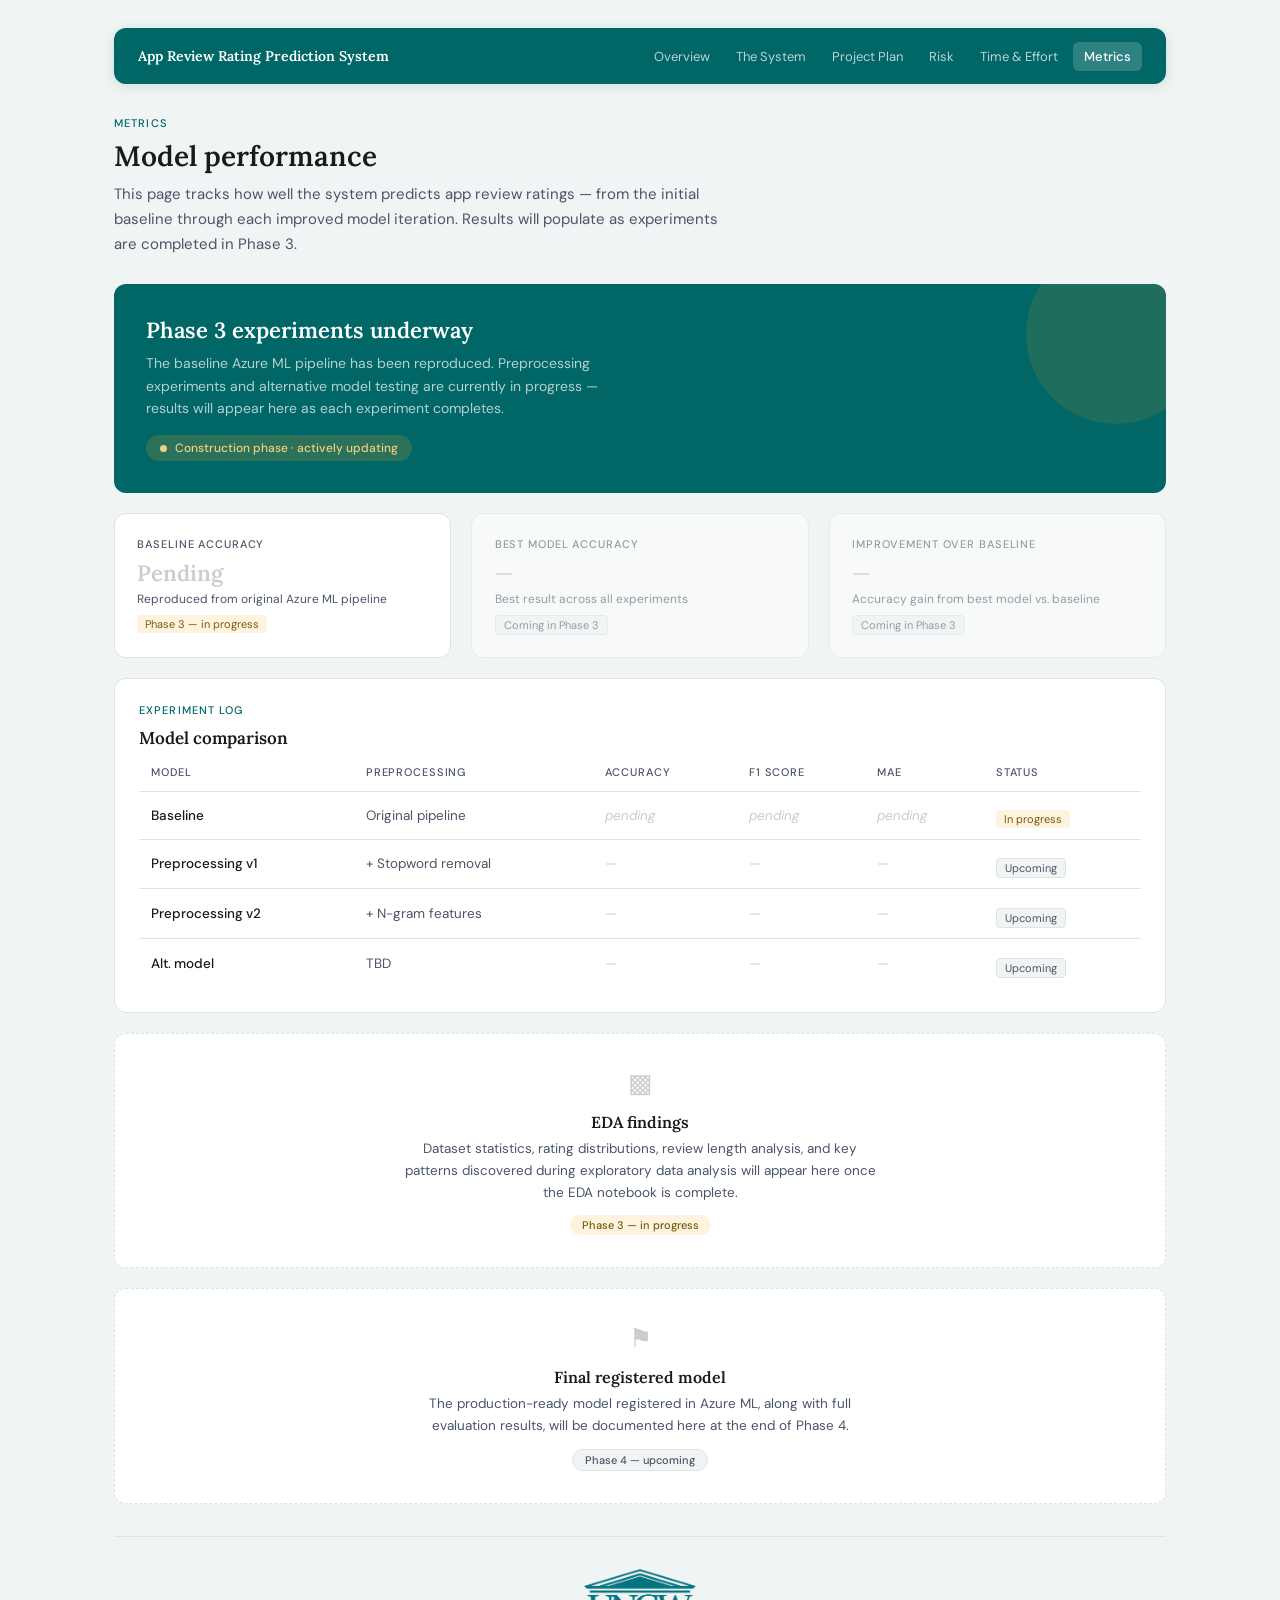
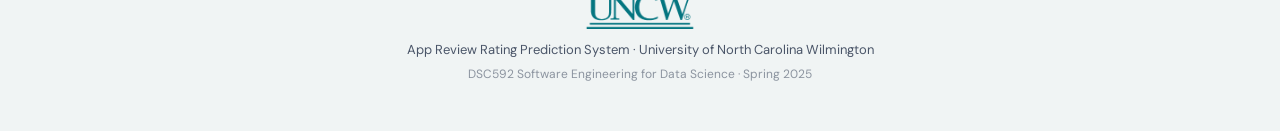
==== metrics.html @ 70bceacb "Other pages added and updated" ====
<!DOCTYPE html>
<html lang="en">
<head>
  <meta charset="utf-8">
  <meta name="viewport" content="width=device-width, initial-scale=1">
  <title>Metrics — App Review Rating Prediction</title>
  <link rel="stylesheet" href="css/shared.css">
  <link rel="preconnect" href="https://fonts.googleapis.com">
  <link rel="preconnect" href="https://fonts.gstatic.com" crossorigin>
  <link href="https://fonts.googleapis.com/css2?family=Lora:wght@400;600&family=DM+Sans:ital,wght@0,400;0,500;1,400&display=swap" rel="stylesheet">
</head>
<body>
<div class="page">

  <nav class="nav">
    <span class="nav-brand">App Review Rating Prediction System</span>
    <div class="nav-links">
      <a href="index.html">Overview</a>
      <a href="system.html">The System</a>
      <a href="plan.html">Project Plan</a>
      <a href="risk.html">Risk</a>
      <a href="time.html">Time & Effort</a>
      <a href="metrics.html" class="active">Metrics</a>
    </div>
  </nav>

  <div class="page-header">
    <div class="page-tag">Metrics</div>
    <h1>Model performance</h1>
    <p>This page tracks how well the system predicts app review ratings — from the initial baseline through each improved model iteration. Results will populate as experiments are completed in Phase 3.</p>
  </div>

  <!-- STATUS BANNER -->
  <div class="metrics-hero">
    <div class="metrics-hero-orb"></div>
    <h2>Phase 3 experiments underway</h2>
    <p>The baseline Azure ML pipeline has been reproduced. Preprocessing experiments and alternative model testing are currently in progress — results will appear here as each experiment completes.</p>
    <div class="metrics-status">
      <div class="metrics-status-dot"></div>
      <div class="metrics-status-text">Construction phase · actively updating</div>
    </div>
  </div>

  <!-- HEADLINE METRIC CARDS -->
  <div class="metrics-grid">
    <div class="metric-card">
      <div class="metric-label">Baseline accuracy</div>
      <div class="metric-val metric-val--placeholder">Pending</div>
      <div class="metric-sub">Reproduced from original Azure ML pipeline</div>
      <span class="metric-phase mp-active">Phase 3 — in progress</span>
    </div>
    <div class="metric-card metric-card--pending">
      <div class="metric-label">Best model accuracy</div>
      <div class="metric-val metric-val--placeholder">—</div>
      <div class="metric-sub">Best result across all experiments</div>
      <span class="metric-phase mp-soon">Coming in Phase 3</span>
    </div>
    <div class="metric-card metric-card--pending">
      <div class="metric-label">Improvement over baseline</div>
      <div class="metric-val metric-val--placeholder">—</div>
      <div class="metric-sub">Accuracy gain from best model vs. baseline</div>
      <span class="metric-phase mp-soon">Coming in Phase 3</span>
    </div>
  </div>

  <!-- EXPERIMENT TABLE -->
  <div class="metrics-table-wrap">
    <div class="sec-label">Experiment log</div>
    <h3>Model comparison</h3>
    <table>
      <thead>
        <tr>
          <th>Model</th>
          <th>Preprocessing</th>
          <th>Accuracy</th>
          <th>F1 Score</th>
          <th>MAE</th>
          <th>Status</th>
        </tr>
      </thead>
      <tbody>
        <tr>
          <td><span class="model-name">Baseline</span></td>
          <td>Original pipeline</td>
          <td class="pending-cell">pending</td>
          <td class="pending-cell">pending</td>
          <td class="pending-cell">pending</td>
          <td><span class="metric-phase mp-active">In progress</span></td>
        </tr>
        <tr>
          <td><span class="model-name">Preprocessing v1</span></td>
          <td>+ Stopword removal</td>
          <td class="pending-cell">—</td>
          <td class="pending-cell">—</td>
          <td class="pending-cell">—</td>
          <td><span class="metric-phase mp-soon">Upcoming</span></td>
        </tr>
        <tr>
          <td><span class="model-name">Preprocessing v2</span></td>
          <td>+ N-gram features</td>
          <td class="pending-cell">—</td>
          <td class="pending-cell">—</td>
          <td class="pending-cell">—</td>
          <td><span class="metric-phase mp-soon">Upcoming</span></td>
        </tr>
        <tr>
          <td><span class="model-name">Alt. model</span></td>
          <td>TBD</td>
          <td class="pending-cell">—</td>
          <td class="pending-cell">—</td>
          <td class="pending-cell">—</td>
          <td><span class="metric-phase mp-soon">Upcoming</span></td>
        </tr>
      </tbody>
    </table>
  </div>

  <!-- EDA PLACEHOLDER -->
  <div class="coming-soon">
    <div class="coming-icon">&#9641;</div>
    <h3>EDA findings</h3>
    <p>Dataset statistics, rating distributions, review length analysis, and key patterns discovered during exploratory data analysis will appear here once the EDA notebook is complete.</p>
    <span class="coming-phase coming-phase--active">Phase 3 — in progress</span>
  </div>

  <!-- FINAL MODEL PLACEHOLDER -->
  <div class="coming-soon">
    <div class="coming-icon">&#9873;</div>
    <h3>Final registered model</h3>
    <p>The production-ready model registered in Azure ML, along with full evaluation results, will be documented here at the end of Phase 4.</p>
    <span class="coming-phase coming-phase--upcoming">Phase 4 — upcoming</span>
  </div>

  <footer class="foot">
    <img src="contents/logo.png" alt="UNC Wilmington" class="foot-logo">
    <p>App Review Rating Prediction System · University of North Carolina Wilmington</p>
    <span>DSC592 Software Engineering for Data Science · Spring 2025</span>
  </footer>

</div>
</body>
</html>
---- css/shared.css ----
/* ==============================================
   App Review Rating Prediction System
   Shared Stylesheet — ALL pages
   ============================================== */

@import url('https://fonts.googleapis.com/css2?family=Lora:wght@400;600&family=DM+Sans:ital,wght@0,400;0,500;1,400&display=swap');

:root {
  --teal:       #006666;
  --teal-dark:  #004d4d;
  --teal-light: #e0f0ef;
  --teal-mid:   #b8dedd;
  --gold:       #c8962a;
  --gold-light: #fdf3de;
  --gold-mid:   #f0d080;
  --text:       #1a1a1a;
  --muted:      #4a5568;
  --surface:    #ffffff;
  --bg:         #f0f4f4;
  --border:     #dde4e4;
  --ff-d: 'Lora', Georgia, serif;
  --ff-b: 'DM Sans', sans-serif;
}

*, *::before, *::after { box-sizing: border-box; margin: 0; padding: 0; }

body {
  font-family: var(--ff-b);
  background: var(--bg);
  color: var(--text);
}

.page {
  max-width: 1100px;
  margin: 0 auto;
  padding: 1.75rem 1.5rem 3rem;
}

/* ══════════════════════════════════════
   NAV
══════════════════════════════════════ */
.nav {
  background: var(--teal);
  border-radius: 12px;
  padding: 0 1.5rem;
  display: flex;
  align-items: center;
  justify-content: space-between;
  height: 56px;
  margin-bottom: 2rem;
  position: sticky;
  top: 1rem;
  z-index: 100;
  box-shadow: 0 2px 12px rgba(0,102,102,0.15);
}
.nav-brand {
  font-family: var(--ff-d);
  color: #fff;
  font-size: 14px;
  font-weight: 600;
  line-height: 1.2;
}
.nav-links { display: flex; gap: 4px; }
.nav-links a {
  color: rgba(255,255,255,0.72);
  text-decoration: none;
  font-size: 13px;
  padding: 6px 11px;
  border-radius: 6px;
  transition: background 0.15s, color 0.15s;
}
.nav-links a:hover { background: rgba(255,255,255,0.14); color: #fff; }
.nav-links a.active { background: rgba(255,255,255,0.18); color: #fff; font-weight: 500; }

/* ══════════════════════════════════════
   PAGE HEADER (system, plan, metrics pages)
══════════════════════════════════════ */
.page-header { margin-bottom: 1.75rem; }
.page-tag {
  font-size: 11px; font-weight: 500; letter-spacing: 0.1em;
  text-transform: uppercase; color: var(--teal); margin-bottom: 0.5rem;
}
.page-header h1 {
  font-family: var(--ff-d);
  font-size: 28px; font-weight: 600; color: var(--text); margin-bottom: 0.5rem;
}
.page-header p { font-size: 15px; color: var(--muted); line-height: 1.65; max-width: 620px; }

/* ══════════════════════════════════════
   SHARED SECTION LABEL + GENERIC CARD
══════════════════════════════════════ */
.sec-label {
  font-size: 11px; font-weight: 500; letter-spacing: 0.1em;
  text-transform: uppercase; color: var(--teal); margin-bottom: 0.6rem;
}
.card {
  background: var(--surface);
  border: 0.5px solid var(--border);
  border-radius: 12px;
  padding: 1.5rem;
  margin-bottom: 1.25rem;
}
.card h2 {
  font-family: var(--ff-d);
  font-size: 20px; font-weight: 600; color: var(--text); margin-bottom: 0.5rem;
}
.card p { font-size: 14px; color: var(--muted); line-height: 1.65; }

/* ══════════════════════════════════════
   OVERVIEW PAGE — HERO
══════════════════════════════════════ */
.hero {
  background: var(--teal);
  border-radius: 14px;
  padding: 3.5rem 3rem 3rem;
  margin-bottom: 1.5rem;
  position: relative;
  overflow: hidden;
}
.orb1 {
  position: absolute; top: -60px; right: -60px;
  width: 260px; height: 260px; border-radius: 50%;
  background: rgba(200,150,42,0.15);
}
.orb2 {
  position: absolute; bottom: -80px; left: 28%;
  width: 200px; height: 200px; border-radius: 50%;
  background: rgba(255,255,255,0.05);
}
.eyebrow {
  display: inline-flex; align-items: center; gap: 8px;
  background: rgba(200,150,42,0.22);
  border-radius: 20px; padding: 5px 14px; margin-bottom: 1.25rem;
}
.eyebrow-dot { width: 7px; height: 7px; border-radius: 50%; background: var(--gold-mid); }
.eyebrow-text {
  font-size: 12px; font-weight: 500; letter-spacing: 0.07em;
  text-transform: uppercase; color: var(--gold-mid);
}
.hero h1 {
  font-family: var(--ff-d);
  color: #fff; font-size: 34px; font-weight: 600;
  line-height: 1.2; max-width: 600px; margin-bottom: 1.1rem;
}
.hero-desc {
  color: rgba(255,255,255,0.75);
  font-size: 15px; line-height: 1.7;
  max-width: 540px; margin-bottom: 2rem;
}
.hero-cta {
  display: inline-block; background: var(--gold);
  color: #fff; font-size: 14px; font-weight: 500;
  padding: 10px 22px; border-radius: 8px;
  text-decoration: none; transition: opacity 0.15s;
}
.hero-cta:hover { opacity: 0.88; }
.hero-divider {
  border: none; border-top: 0.5px solid rgba(255,255,255,0.18);
  margin: 2rem 0 1.5rem;
}
.hero-stats { display: flex; gap: 2.5rem; flex-wrap: wrap; }
.hstat-num {
  font-family: var(--ff-d); font-size: 24px; font-weight: 600;
  color: #fff; display: block; margin-bottom: 2px;
}
.hstat-lbl { font-size: 12px; color: rgba(255,255,255,0.55); }

/* ══════════════════════════════════════
   OVERVIEW PAGE — PROBLEM / SOLUTION BAND
══════════════════════════════════════ */
.band { display: grid; grid-template-columns: 1fr 1fr; gap: 1.25rem; margin-bottom: 1.5rem; }
.band-card {
  background: var(--surface); border: 0.5px solid var(--border);
  border-radius: 12px; padding: 1.5rem;
}
.band-card h2 {
  font-family: var(--ff-d); font-size: 19px; font-weight: 600;
  color: var(--text); margin-bottom: 0.75rem;
}
.dot-list { display: flex; flex-direction: column; gap: 9px; }
.dot-row {
  display: flex; align-items: flex-start; gap: 10px;
  font-size: 13.5px; color: var(--muted); line-height: 1.55;
}
.dot { width: 6px; height: 6px; border-radius: 50%; flex-shrink: 0; margin-top: 5px; }
.dot-teal { background: var(--teal); }
.dot-gold { background: var(--gold); }

/* ══════════════════════════════════════
   OVERVIEW PAGE — CAPABILITIES GRID
══════════════════════════════════════ */
.caps-grid {
  display: grid; grid-template-columns: repeat(3, 1fr);
  gap: 1.25rem; margin-bottom: 1.5rem;
}
.cap {
  background: var(--surface); border: 0.5px solid var(--border);
  border-radius: 12px; padding: 1.4rem;
}
.cap-icon {
  width: 36px; height: 36px; border-radius: 9px;
  background: var(--teal-light);
  display: flex; align-items: center; justify-content: center;
  margin-bottom: 0.9rem;
}
.cap-icon svg {
  width: 17px; height: 17px;
  stroke: var(--teal); fill: none;
  stroke-width: 2; stroke-linecap: round; stroke-linejoin: round;
}
.cap h3 {
  font-family: var(--ff-d); font-size: 15px; font-weight: 600;
  color: var(--text); margin-bottom: 0.4rem;
}
.cap p { font-size: 13px; color: var(--muted); line-height: 1.6; }
.cap-tag {
  display: inline-block; font-size: 11px;
  background: var(--teal-light); color: var(--teal);
  border-radius: 4px; padding: 2px 8px; margin-top: 0.6rem;
}

/* ══════════════════════════════════════
   OVERVIEW PAGE — PIPELINE STEPS
══════════════════════════════════════ */
.pipeline {
  background: var(--surface); border: 0.5px solid var(--border);
  border-radius: 12px; padding: 1.75rem; margin-bottom: 1.5rem;
}
.pipeline h2 {
  font-family: var(--ff-d); font-size: 20px; font-weight: 600;
  color: var(--text); margin-bottom: 0.4rem;
}
.pipeline-sub { font-size: 14px; color: var(--muted); line-height: 1.6; margin-bottom: 1.75rem; }
.steps { display: grid; grid-template-columns: repeat(5, 1fr); gap: 0.75rem; }
.step { text-align: center; position: relative; }
.step-num {
  width: 34px; height: 34px; border-radius: 50%;
  background: var(--teal); color: #fff;
  font-size: 13px; font-weight: 500;
  display: flex; align-items: center; justify-content: center;
  margin: 0 auto 0.65rem;
}
.step h4 { font-size: 13px; font-weight: 500; color: var(--text); margin-bottom: 0.3rem; }
.step p { font-size: 12px; color: var(--muted); line-height: 1.5; }
.step-arr { position: absolute; top: 17px; right: -10px; font-size: 16px; color: var(--teal-mid); }

/* ══════════════════════════════════════
   OVERVIEW PAGE — WHO USES IT
══════════════════════════════════════ */
.users { display: grid; grid-template-columns: repeat(3, 1fr); gap: 1.25rem; margin-bottom: 1.5rem; }
.user-card {
  background: var(--surface); border: 0.5px solid var(--border);
  border-radius: 12px; padding: 1.4rem;
}
.user-card h3 { font-size: 14px; font-weight: 500; color: var(--text); margin-bottom: 4px; }
.user-role { font-size: 12px; color: var(--muted); margin-bottom: 0.65rem; }
.user-badge {
  display: inline-block; font-size: 11px; font-weight: 500;
  padding: 3px 10px; border-radius: 20px; margin-bottom: 0.65rem;
}
.badge-teal { background: var(--teal-light); color: var(--teal); }
.badge-gold { background: var(--gold-light); color: #7a5a0a; }
.badge-blue { background: #e8f0fb; color: #1a5fa8; }
.user-need { font-size: 13px; color: var(--muted); line-height: 1.55; font-style: italic; }
.user-need::before { content: '\201C'; color: var(--teal); }
.user-need::after  { content: '\201D'; color: var(--teal); }

/* ══════════════════════════════════════
   OVERVIEW PAGE — TEAM
══════════════════════════════════════ */
.team { background: var(--teal); border-radius: 12px; padding: 2rem; margin-bottom: 1.5rem; }
.team-top { margin-bottom: 1.5rem; }
.team-top h2 {
  font-family: var(--ff-d); font-size: 21px; font-weight: 600;
  color: #fff; margin-bottom: 0.4rem;
}
.team-top p { font-size: 14px; color: rgba(255,255,255,0.65); line-height: 1.6; }
.team-grid { display: grid; grid-template-columns: repeat(3, 1fr); gap: 1rem; }
.member {
  background: rgba(255,255,255,0.1); border-radius: 10px;
  padding: 1.2rem; border: 0.5px solid rgba(255,255,255,0.14);
}
.mav {
  width: 42px; height: 42px; border-radius: 50%;
  display: flex; align-items: center; justify-content: center;
  font-family: var(--ff-d); font-size: 14px; font-weight: 600;
  margin-bottom: 0.7rem;
}
.mav-g { background: rgba(200,150,42,0.3); color: var(--gold-mid); }
.mav-w { background: rgba(255,255,255,0.2); color: #fff; }
.mname { font-size: 15px; font-weight: 500; color: #fff; margin-bottom: 1px; }
.mrole { font-size: 12px; color: rgba(255,255,255,0.5); margin-bottom: 0.55rem; }
.mfocus { font-size: 13px; color: rgba(255,255,255,0.72); line-height: 1.5; }

/* ══════════════════════════════════════
   OVERVIEW PAGE — TECH STACK
══════════════════════════════════════ */
.stack {
  background: var(--surface); border: 0.5px solid var(--border);
  border-radius: 12px; padding: 1.5rem;
}
.stack h2 {
  font-family: var(--ff-d); font-size: 19px; font-weight: 600;
  color: var(--text); margin-bottom: 0.3rem;
}
.stack-sub { font-size: 13.5px; color: var(--muted); margin-bottom: 1rem; line-height: 1.6; }
.tags { display: flex; flex-wrap: wrap; gap: 8px; }
.tag {
  font-size: 12px; padding: 5px 12px; border-radius: 6px;
  background: var(--teal-light); color: var(--teal);
  border: 0.5px solid var(--teal-mid);
}
.tag-g { background: var(--gold-light); color: #7a5a0a; border-color: var(--gold-mid); }

/* ══════════════════════════════════════
   SYSTEM PAGE
══════════════════════════════════════ */
.diagram-frame {
  background: var(--surface); border: 0.5px solid var(--border);
  border-radius: 12px; padding: 1.5rem; margin-bottom: 1.25rem;
}
.diagram-frame h2 {
  font-family: var(--ff-d);
  font-size: 19px; font-weight: 600; color: var(--text); margin-bottom: 0.4rem;
}
.diagram-desc { font-size: 13.5px; color: var(--muted); line-height: 1.6; margin-bottom: 1.25rem; }
.diagram-svg { width: 100%; border-radius: 8px; display: block; border: 0.5px solid var(--border); }
.diagram-svg--dark  { background: #1e2e2e; }
.diagram-svg--light { background: #fafcfc; }
.callout {
  background: var(--teal-light);
  border-left: 3px solid var(--teal);
  border-radius: 0 8px 8px 0;
  padding: 1rem 1.25rem; margin-top: 1.25rem;
}
.callout h4 { font-size: 13px; font-weight: 500; color: var(--teal); margin-bottom: 0.35rem; }
.callout p  { font-size: 13px; color: #2d5f5f; line-height: 1.6; }
.comp-grid { display: grid; grid-template-columns: repeat(3, 1fr); gap: 1rem; margin-top: 1.25rem; }
.comp-card {
  background: var(--surface); border: 0.5px solid var(--border);
  border-radius: 10px; padding: 1.1rem;
}
.comp-card h4 { font-size: 13px; font-weight: 500; color: var(--text); margin-bottom: 0.35rem; }
.comp-card p  { font-size: 12.5px; color: var(--muted); line-height: 1.55; }
.comp-num {
  width: 26px; height: 26px; border-radius: 50%;
  background: var(--teal-light); color: var(--teal);
  font-size: 12px; font-weight: 500;
  display: flex; align-items: center; justify-content: center;
  margin-bottom: 0.6rem;
}

/* ══════════════════════════════════════
   PROJECT PLAN PAGE
══════════════════════════════════════ */
.progress-wrap {
  background: var(--surface); border: 0.5px solid var(--border);
  border-radius: 12px; padding: 1.5rem; margin-bottom: 1.25rem;
}
.progress-wrap h3 {
  font-family: var(--ff-d);
  font-size: 16px; font-weight: 600; color: var(--text); margin-bottom: 1rem;
}
.progress-track {
  background: var(--bg); border-radius: 20px; height: 10px;
  overflow: hidden; margin-bottom: 0.5rem;
}
.progress-fill { height: 100%; border-radius: 20px; background: var(--teal); }
.progress-labels {
  display: flex; justify-content: space-between;
  font-size: 12px; color: var(--muted);
}
.phase-dots-row { display: flex; align-items: center; margin-top: 1.5rem; }
.pdot-wrap { display: flex; flex-direction: column; align-items: center; gap: 6px; }
.pdot { width: 14px; height: 14px; border-radius: 50%; border: 2px solid; }
.pdot--done   { background: var(--teal); border-color: var(--teal); }
.pdot--active { background: var(--gold); border-color: var(--gold); }
.pdot--todo   { background: var(--surface); border-color: #ccc; }
.pdot-line { flex: 1; height: 2px; background: #ddd; margin-bottom: 20px; }
.pdot-line--done { background: var(--teal); }
.pdot-label { font-size: 11px; color: var(--muted); text-align: center; white-space: nowrap; }
.phase-grid { display: grid; grid-template-columns: 1fr 1fr; gap: 1.25rem; margin-bottom: 1.5rem; }
.phase-card {
  background: var(--surface); border: 0.5px solid var(--border);
  border-radius: 12px; padding: 1.4rem;
}
.phase-card--active   { border-color: var(--gold-mid); }
.phase-card--upcoming { opacity: 0.65; }
.phase-header {
  display: flex; align-items: flex-start;
  justify-content: space-between; margin-bottom: 1rem;
}
.phase-num  { font-size: 11px; font-weight: 500; letter-spacing: 0.08em; text-transform: uppercase; color: var(--muted); margin-bottom: 3px; }
.phase-name { font-family: var(--ff-d); font-size: 17px; font-weight: 600; color: var(--text); }
.status-badge { font-size: 11px; font-weight: 500; padding: 4px 10px; border-radius: 20px; white-space: nowrap; flex-shrink: 0; }
.status-done     { background: #edf7e6; color: #2e6b17; }
.status-active   { background: var(--gold-light); color: #7a5a0a; }
.status-upcoming { background: var(--bg); color: var(--muted); border: 0.5px solid var(--border); }
.phase-deliverables { display: flex; flex-direction: column; gap: 8px; }
.deliv { display: flex; align-items: flex-start; gap: 9px; font-size: 13px; color: var(--muted); line-height: 1.5; }
.deliv-icon { width: 16px; height: 16px; flex-shrink: 0; margin-top: 1px; }

/* ══════════════════════════════════════
   METRICS PAGE
══════════════════════════════════════ */
.metrics-hero {
  background: var(--teal); border-radius: 12px; padding: 2rem;
  margin-bottom: 1.25rem; position: relative; overflow: hidden;
}
.metrics-hero-orb {
  position: absolute; top: -40px; right: -40px;
  width: 180px; height: 180px; border-radius: 50%;
  background: rgba(200,150,42,0.15);
}
.metrics-hero h2 {
  font-family: var(--ff-d);
  font-size: 22px; font-weight: 600; color: #fff; margin-bottom: 0.5rem;
}
.metrics-hero p { font-size: 14px; color: rgba(255,255,255,0.7); line-height: 1.6; max-width: 480px; }
.metrics-status {
  display: inline-flex; align-items: center; gap: 8px;
  background: rgba(200,150,42,0.22);
  border-radius: 20px; padding: 5px 14px; margin-top: 1rem;
}
.metrics-status-dot  { width: 7px; height: 7px; border-radius: 50%; background: var(--gold-mid); }
.metrics-status-text { font-size: 12px; font-weight: 500; color: var(--gold-mid); }
.metrics-grid { display: grid; grid-template-columns: repeat(3, 1fr); gap: 1.25rem; margin-bottom: 1.25rem; }
.metric-card {
  background: var(--surface); border: 0.5px solid var(--border);
  border-radius: 12px; padding: 1.4rem;
}
.metric-card--pending { opacity: 0.55; }
.metric-label { font-size: 11px; font-weight: 500; letter-spacing: 0.08em; text-transform: uppercase; color: var(--muted); margin-bottom: 0.5rem; }
.metric-val { font-family: var(--ff-d); font-size: 32px; font-weight: 600; color: var(--text); margin-bottom: 0.25rem; }
.metric-val--placeholder { font-size: 22px; color: #ccc; }
.metric-sub { font-size: 12px; color: var(--muted); }
.metric-phase { font-size: 11px; margin-top: 0.5rem; padding: 2px 8px; border-radius: 4px; display: inline-block; }
.mp-active { background: var(--gold-light); color: #7a5a0a; }
.mp-soon   { background: var(--bg); color: var(--muted); border: 0.5px solid var(--border); }
.mp-done   { background: #edf7e6; color: #2e6b17; }
.metrics-table-wrap {
  background: var(--surface); border: 0.5px solid var(--border);
  border-radius: 12px; padding: 1.5rem; margin-bottom: 1.25rem;
}
.metrics-table-wrap h3 { font-family: var(--ff-d); font-size: 17px; font-weight: 600; color: var(--text); margin-bottom: 1rem; }
table { width: 100%; border-collapse: collapse; font-size: 13.5px; }
th { text-align: left; font-size: 11px; font-weight: 500; letter-spacing: 0.08em; text-transform: uppercase; color: var(--muted); padding: 0 0.75rem 0.75rem; border-bottom: 0.5px solid var(--border); }
td { padding: 0.65rem 0.75rem; border-bottom: 0.5px solid var(--border); color: var(--muted); }
td.pending-cell { color: #ccc; font-style: italic; }
tr:last-child td { border-bottom: none; }
.model-name { font-weight: 500; color: var(--text); }
.coming-soon {
  background: var(--surface); border: 0.5px dashed var(--border);
  border-radius: 12px; padding: 2rem; text-align: center; margin-bottom: 1.25rem;
}
.coming-icon  { font-size: 26px; margin-bottom: 0.75rem; color: #ccc; display: block; }
.coming-soon h3 { font-family: var(--ff-d); font-size: 16px; font-weight: 600; color: var(--text); margin-bottom: 0.4rem; }
.coming-soon p  { font-size: 13.5px; color: var(--muted); line-height: 1.6; max-width: 480px; margin: 0 auto; }
.coming-phase { display: inline-block; margin-top: 0.75rem; font-size: 11px; font-weight: 500; padding: 3px 12px; border-radius: 20px; }
.coming-phase--active   { background: var(--gold-light); color: #7a5a0a; }
.coming-phase--upcoming { background: var(--bg); color: var(--muted); border: 0.5px solid var(--border); }

/* ══════════════════════════════════════
   FOOTER
══════════════════════════════════════ */
.foot {
  text-align: center; padding: 2rem 0 0;
  border-top: 0.5px solid var(--border); margin-top: 2rem;
}
.foot-logo { height: 60px; display: block; margin: 0 auto 0.75rem; }
.foot p    { font-size: 13px; color: var(--muted); margin-bottom: 4px; }
.foot span { font-size: 12px; color: var(--muted); opacity: 0.6; }

/* ══════════════════════════════════════
   RESPONSIVE
══════════════════════════════════════ */
@media (max-width: 768px) {
  .nav { flex-direction: column; height: auto; padding: 0.75rem 1rem; gap: 0.5rem; position: relative; top: 0; }
  .page-header h1 { font-size: 22px; }
  .hero { padding: 2rem 1.5rem; }
  .hero h1 { font-size: 26px; }
  .hero-stats { gap: 1.25rem; }
  .band, .caps-grid, .users, .team-grid, .phase-grid, .comp-grid, .metrics-grid { grid-template-columns: 1fr; }
  .steps { grid-template-columns: 1fr; }
  .step-arr { display: none; }
}


/* ══════════════════════════════════════
   RISK PAGE
══════════════════════════════════════ */
.risk-stats {
  display: grid;
  grid-template-columns: repeat(4, 1fr);
  gap: 1rem;
  margin-bottom: 1.5rem;
}
.rstat {
  background: var(--surface);
  border: 0.5px solid var(--border);
  border-radius: 10px;
  padding: 1rem;
  text-align: center;
}
.rstat-num {
  font-family: var(--ff-d);
  font-size: 26px; font-weight: 600; color: var(--text);
  display: block; margin-bottom: 4px;
}
.rstat-num--danger { color: #a32d2d; }
.rstat-num--teal   { color: var(--teal); }
.rstat-num--gold   { color: #7a5a0a; }
.rstat-lbl { font-size: 12px; color: var(--muted); }

.legend {
  display: flex; gap: 1.25rem; margin-bottom: 1.25rem; flex-wrap: wrap;
  align-items: center;
}
.legend-intro { font-size: 12px; color: var(--muted); }
.legend-item  { display: flex; align-items: center; gap: 6px; font-size: 12px; color: var(--muted); }
.leg-dot      { width: 10px; height: 10px; border-radius: 50%; }
.leg-high { background: #e24b4a; }
.leg-med  { background: #ef9f27; }
.leg-low  { background: #1d9e75; }

.risk-wrap {
  background: var(--surface);
  border: 0.5px solid var(--border);
  border-radius: 12px;
  overflow: hidden;
  margin-bottom: 1.5rem;
}
.risk-wrap table { width: 100%; border-collapse: collapse; font-size: 13px; }
.risk-wrap thead { background: var(--teal); }
.risk-wrap th {
  text-align: left; font-size: 11px; font-weight: 500;
  letter-spacing: 0.08em; text-transform: uppercase;
  color: rgba(255,255,255,0.8); padding: 0.75rem 1rem;
}
.risk-wrap td {
  padding: 0.75rem 1rem;
  border-bottom: 0.5px solid var(--border);
  color: var(--muted);
  vertical-align: top;
  line-height: 1.5;
}
.risk-wrap tr:last-child td { border-bottom: none; }
.risk-wrap tr:hover td { background: var(--bg); }
.rid { font-weight: 500; color: var(--text); white-space: nowrap; }

.rtype {
  font-size: 11px; padding: 2px 8px; border-radius: 4px;
  white-space: nowrap; display: inline-block;
}
.rt-ml   { background: #e1f5ee; color: #0f6e56; }
.rt-tech { background: #e8f0fb; color: #185fa8; }
.rt-org  { background: var(--gold-light); color: #7a5a0a; }

.badge { font-size: 11px; padding: 2px 8px; border-radius: 4px; display: inline-block; font-weight: 500; }
.b-high { background: #fcebeb; color: #a32d2d; }
.b-med  { background: #faeeda; color: #854f0b; }
.b-low  { background: #edf7e6; color: #2e6b17; }

.impact-dot {
  width: 8px; height: 8px; border-radius: 50%;
  display: inline-block; margin-right: 4px; vertical-align: middle;
}

/* ══════════════════════════════════════
   TIME & EFFORT PAGE
══════════════════════════════════════ */
.summary-grid {
  display: grid;
  grid-template-columns: repeat(3, 1fr);
  gap: 1.25rem;
  margin-bottom: 1.5rem;
}
.person-card {
  background: var(--surface);
  border: 0.5px solid var(--border);
  border-radius: 12px;
  padding: 1.25rem;
}
.person-av {
  width: 40px; height: 40px; border-radius: 50%;
  display: flex; align-items: center; justify-content: center;
  font-family: var(--ff-d); font-size: 14px; font-weight: 600;
  margin-bottom: 0.75rem;
}
.av-t { background: var(--teal-light); color: var(--teal); }
.av-g { background: var(--gold-light); color: #7a5a0a; }
.av-b { background: #e8f0fb; color: #185fa8; }
.person-name { font-size: 15px; font-weight: 500; color: var(--text); margin-bottom: 2px; }
.person-role { font-size: 12px; color: var(--muted); margin-bottom: 0.9rem; }
.hour-row {
  display: flex; justify-content: space-between; align-items: center;
  font-size: 13px; margin-bottom: 6px;
}
.hour-label { color: var(--muted); }
.hour-val   { font-weight: 500; color: var(--text); }
.hour-val.pending { color: #ccc; font-style: italic; }
.mini-bar-wrap {
  background: var(--bg); border-radius: 20px; height: 6px;
  overflow: hidden; margin-top: 0.75rem;
}
.mini-bar { height: 100%; border-radius: 20px; background: var(--teal); }

.totals-wrap {
  background: var(--surface);
  border: 0.5px solid var(--border);
  border-radius: 12px;
  padding: 1.5rem;
  margin-bottom: 1.5rem;
  overflow-x: auto;
}
.totals-wrap h3 {
  font-family: var(--ff-d);
  font-size: 17px; font-weight: 600; color: var(--text); margin-bottom: 1rem;
}
.tot-table { width: 100%; border-collapse: collapse; font-size: 13px; min-width: 640px; }
.tot-table th {
  text-align: left; font-size: 11px; font-weight: 500;
  letter-spacing: 0.08em; text-transform: uppercase;
  color: var(--muted); padding: 0 0.75rem 0.75rem;
  border-bottom: 0.5px solid var(--border);
  white-space: nowrap;
}
.tot-table td { padding: 0.65rem 0.75rem; border-bottom: 0.5px solid var(--border); color: var(--muted); }
.tot-table .totals-row td { border-bottom: none; font-weight: 500; color: var(--text); }
.name-cell  { font-weight: 500; color: var(--text); }
.est-cell   { color: var(--muted); }
.act-cell   { color: var(--teal); font-weight: 500; }
.pend-cell  { color: #ccc; font-style: italic; }

.week-wrap {
  background: var(--surface);
  border: 0.5px solid var(--border);
  border-radius: 12px;
  margin-bottom: 1rem;
  overflow: hidden;
}
.week-wrap--active   { border-color: var(--gold-mid); }
.week-wrap--upcoming { opacity: 0.6; }

.week-header {
  padding: 1rem 1.25rem;
  border-bottom: 0.5px solid var(--border);
  display: flex; align-items: center; justify-content: space-between;
}
.week-title { font-family: var(--ff-d); font-size: 15px; font-weight: 600; color: var(--text); }
.week-badge { font-size: 11px; font-weight: 500; padding: 3px 10px; border-radius: 20px; }
.wb-done     { background: #edf7e6; color: #2e6b17; }
.wb-active   { background: var(--gold-light); color: #7a5a0a; }
.wb-upcoming { background: var(--bg); color: var(--muted); border: 0.5px solid var(--border); }

.week-body { padding: 1.25rem; }
.week-cols { display: grid; grid-template-columns: 1fr 1fr; gap: 1.25rem; }
.week-col-label {
  font-size: 11px; font-weight: 500; letter-spacing: 0.08em;
  text-transform: uppercase; color: var(--teal); margin-bottom: 0.6rem;
}
.task-row {
  display: flex; align-items: flex-start; gap: 8px;
  margin-bottom: 6px; font-size: 13px; color: var(--muted); line-height: 1.5;
}
.task-dot {
  width: 5px; height: 5px; border-radius: 50%;
  background: var(--teal); flex-shrink: 0; margin-top: 6px;
}
.task-dot--gold { background: var(--gold); }
.task-hours { font-weight: 500; color: var(--text); margin-left: 4px; }
.week-hours {
  display: flex; gap: 1.5rem; flex-wrap: wrap;
  margin-top: 1rem; padding-top: 1rem;
  border-top: 0.5px solid var(--border);
}
.wh-item { font-size: 12px; color: var(--muted); }
.wh-val  { font-size: 14px; font-weight: 500; color: var(--text); display: block; }
.week-placeholder {
  padding: 1.5rem; text-align: center;
  color: var(--muted); font-size: 13.5px; font-style: italic;
}

/* ══════════════════════════════════════
   RESPONSIVE ADDITIONS
══════════════════════════════════════ */
@media (max-width: 768px) {
  .risk-stats   { grid-template-columns: 1fr 1fr; }
  .summary-grid { grid-template-columns: 1fr; }
  .week-cols    { grid-template-columns: 1fr; }
  .risk-wrap    { overflow-x: auto; }
}
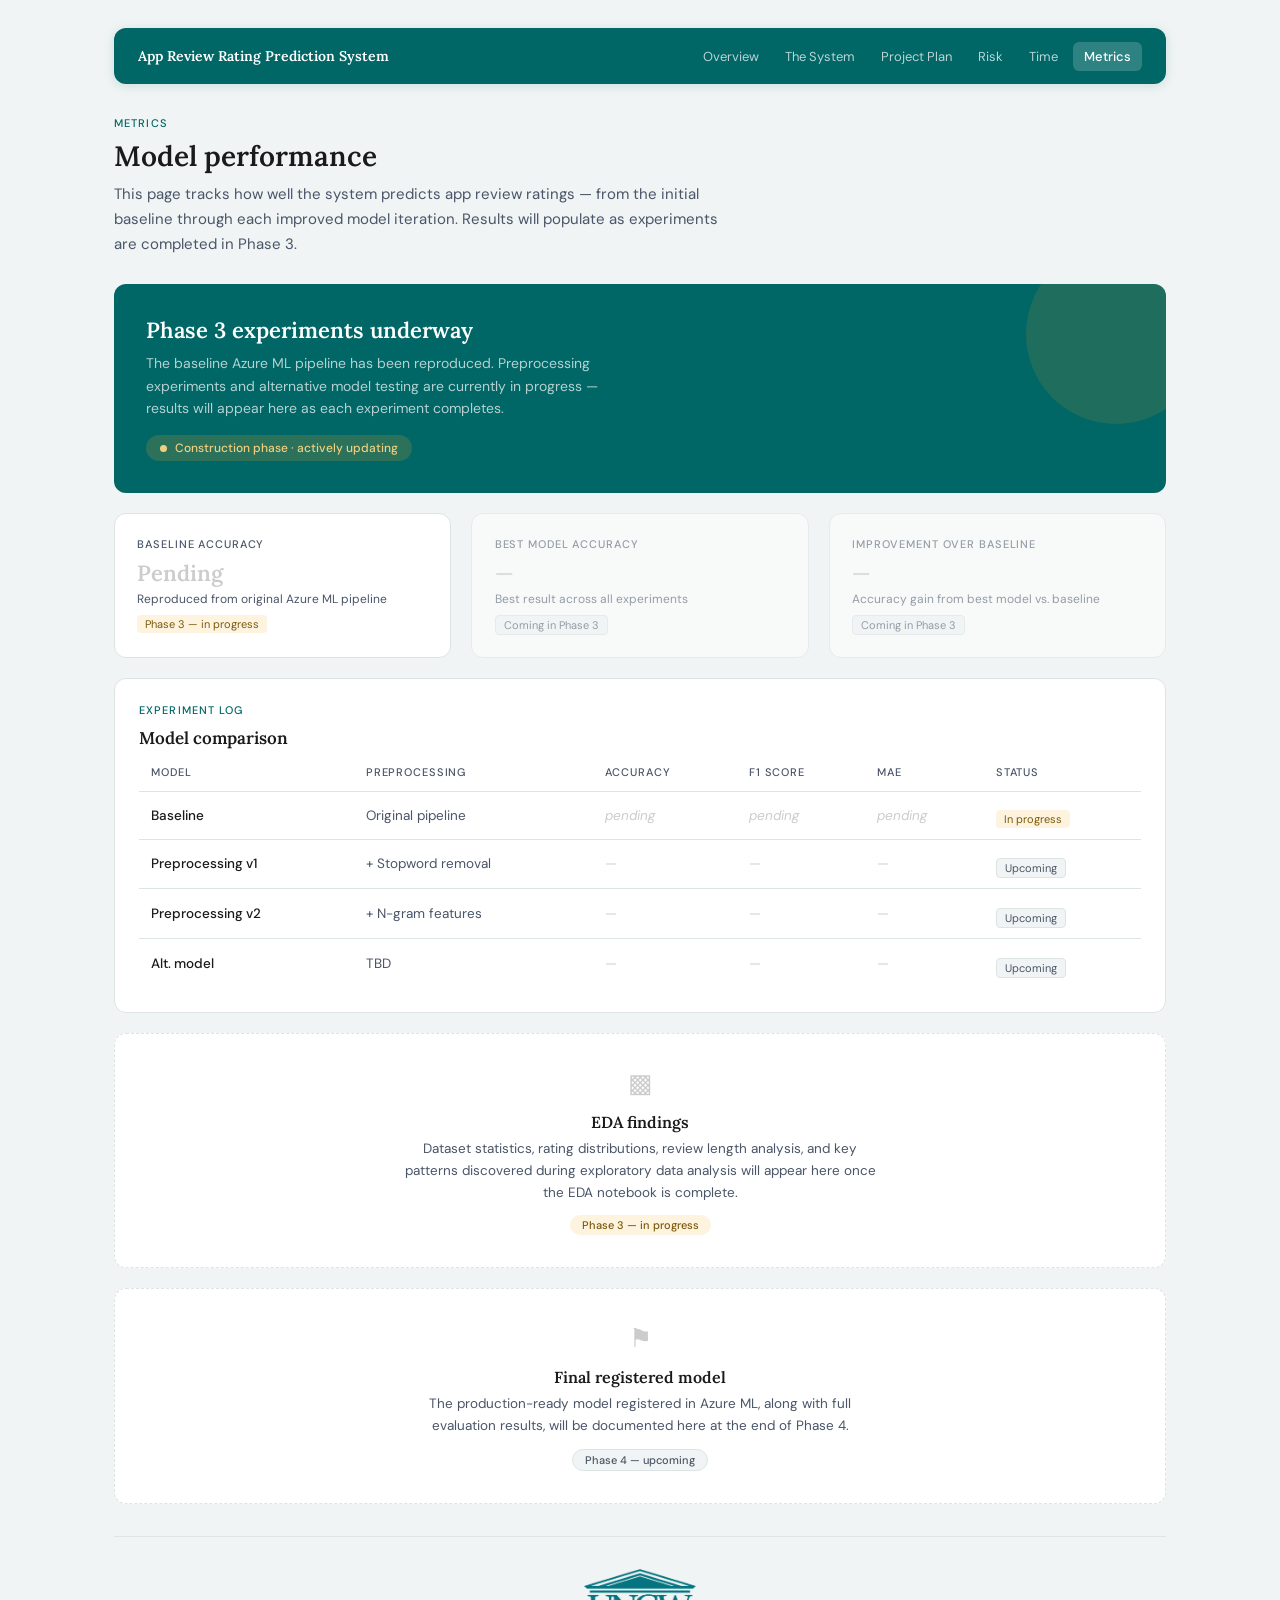
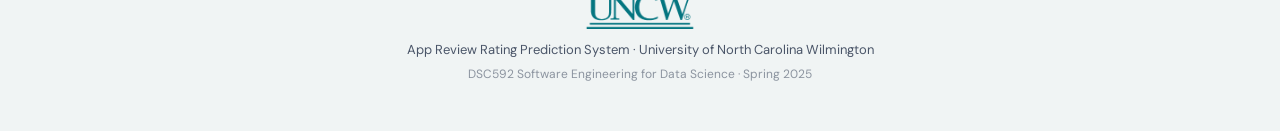
==== commit 95348983: "new update" ====
--- a/metrics.html
+++ b/metrics.html
@@ -19,7 +19,7 @@
       <a href="system.html">The System</a>
       <a href="plan.html">Project Plan</a>
       <a href="risk.html">Risk</a>
-      <a href="time.html">Time & Effort</a>
+      <a href="time.html">Time</a>
       <a href="metrics.html" class="active">Metrics</a>
     </div>
   </nav>
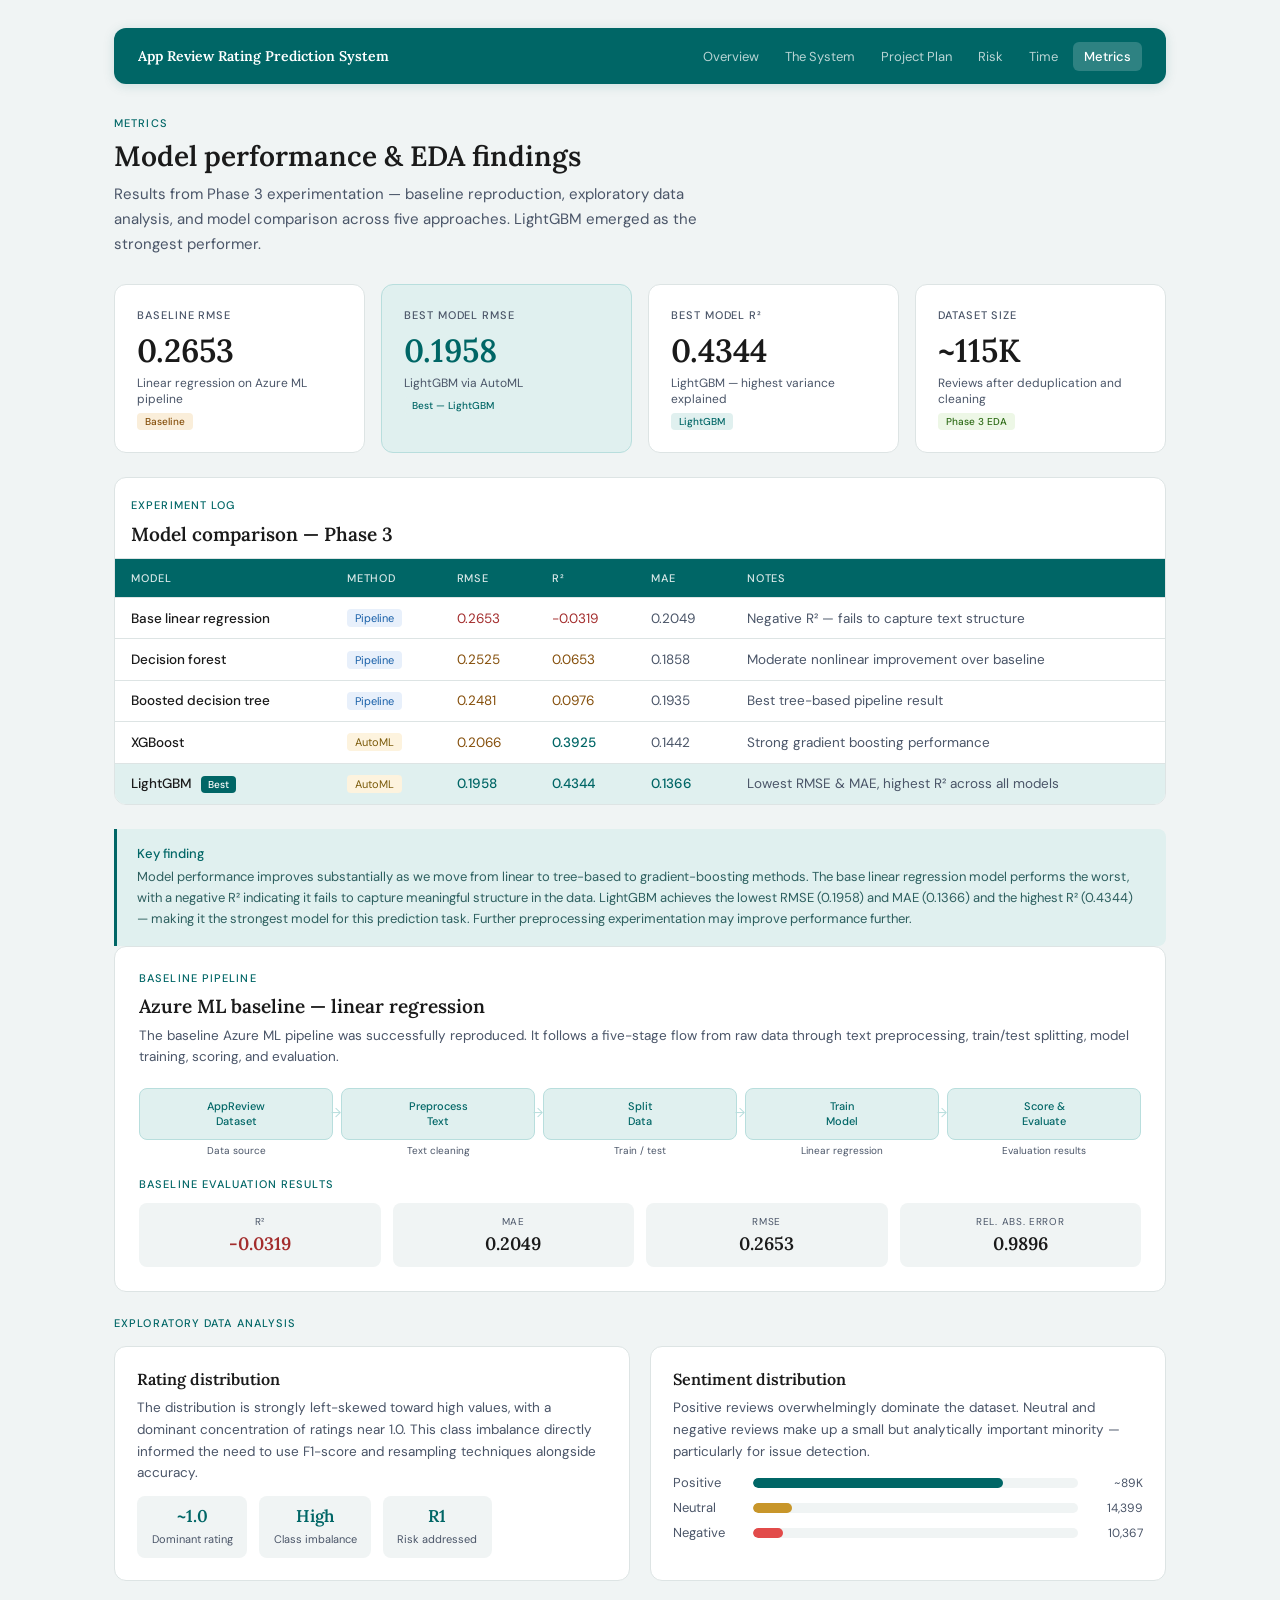
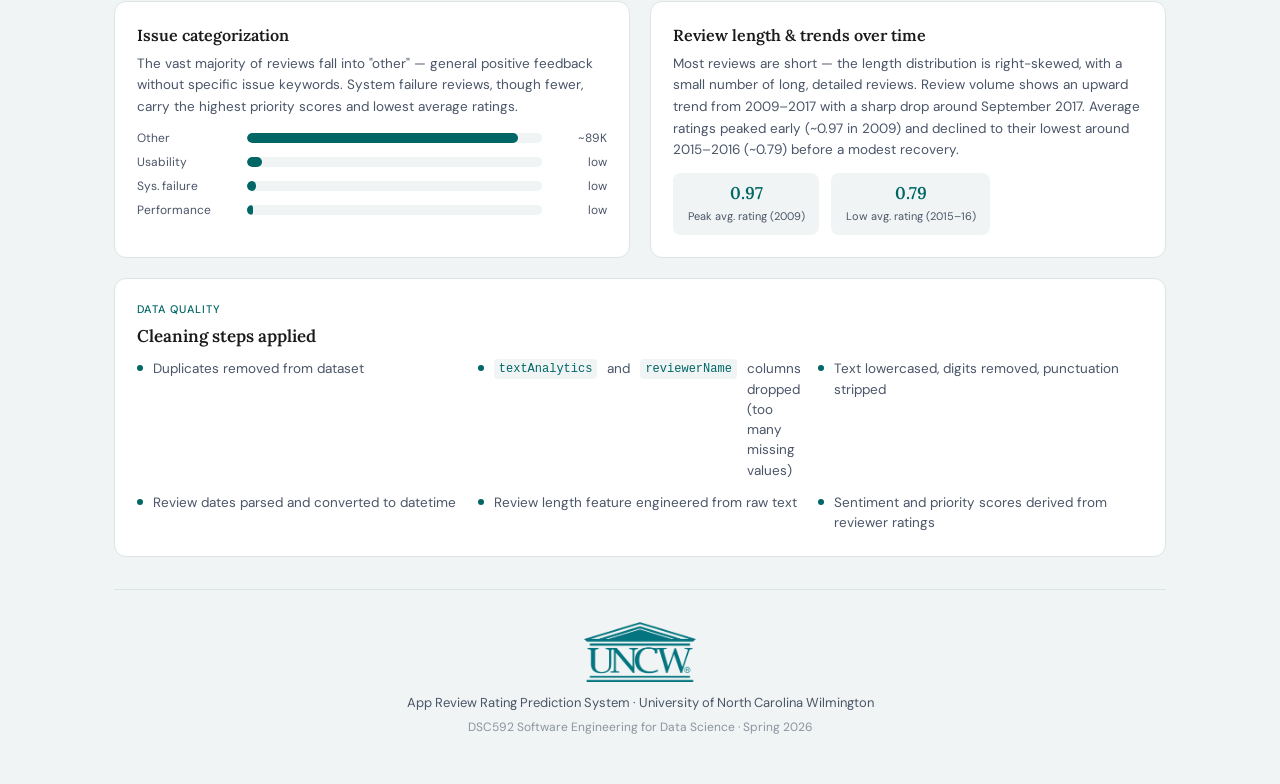
==== commit b5489015: "phase3 results added" ====
--- a/metrics.html
+++ b/metrics.html
@@ -26,115 +26,204 @@
 
   <div class="page-header">
     <div class="page-tag">Metrics</div>
-    <h1>Model performance</h1>
-    <p>This page tracks how well the system predicts app review ratings — from the initial baseline through each improved model iteration. Results will populate as experiments are completed in Phase 3.</p>
-  </div>
-
-  <!-- STATUS BANNER -->
-  <div class="metrics-hero">
-    <div class="metrics-hero-orb"></div>
-    <h2>Phase 3 experiments underway</h2>
-    <p>The baseline Azure ML pipeline has been reproduced. Preprocessing experiments and alternative model testing are currently in progress — results will appear here as each experiment completes.</p>
-    <div class="metrics-status">
-      <div class="metrics-status-dot"></div>
-      <div class="metrics-status-text">Construction phase · actively updating</div>
-    </div>
+    <h1>Model performance & EDA findings</h1>
+    <p>Results from Phase 3 experimentation — baseline reproduction, exploratory data analysis, and model comparison across five approaches. LightGBM emerged as the strongest performer.</p>
   </div>
 
   <!-- HEADLINE METRIC CARDS -->
-  <div class="metrics-grid">
+  <div class="metrics-grid-4">
     <div class="metric-card">
-      <div class="metric-label">Baseline accuracy</div>
-      <div class="metric-val metric-val--placeholder">Pending</div>
-      <div class="metric-sub">Reproduced from original Azure ML pipeline</div>
-      <span class="metric-phase mp-active">Phase 3 — in progress</span>
-    </div>
-    <div class="metric-card metric-card--pending">
-      <div class="metric-label">Best model accuracy</div>
-      <div class="metric-val metric-val--placeholder">—</div>
-      <div class="metric-sub">Best result across all experiments</div>
-      <span class="metric-phase mp-soon">Coming in Phase 3</span>
-    </div>
-    <div class="metric-card metric-card--pending">
-      <div class="metric-label">Improvement over baseline</div>
-      <div class="metric-val metric-val--placeholder">—</div>
-      <div class="metric-sub">Accuracy gain from best model vs. baseline</div>
-      <span class="metric-phase mp-soon">Coming in Phase 3</span>
-    </div>
-  </div>
-
-  <!-- EXPERIMENT TABLE -->
-  <div class="metrics-table-wrap">
-    <div class="sec-label">Experiment log</div>
-    <h3>Model comparison</h3>
+      <div class="metric-label">Baseline RMSE</div>
+      <div class="metric-val">0.2653</div>
+      <div class="metric-sub">Linear regression on Azure ML pipeline</div>
+      <span class="metric-badge mb-base">Baseline</span>
+    </div>
+    <div class="metric-card metric-card--best">
+      <div class="metric-label">Best model RMSE</div>
+      <div class="metric-val metric-val--best">0.1958</div>
+      <div class="metric-sub">LightGBM via AutoML</div>
+      <span class="metric-badge mb-best">Best — LightGBM</span>
+    </div>
+    <div class="metric-card">
+      <div class="metric-label">Best model R²</div>
+      <div class="metric-val">0.4344</div>
+      <div class="metric-sub">LightGBM — highest variance explained</div>
+      <span class="metric-badge mb-best">LightGBM</span>
+    </div>
+    <div class="metric-card">
+      <div class="metric-label">Dataset size</div>
+      <div class="metric-val">~115K</div>
+      <div class="metric-sub">Reviews after deduplication and cleaning</div>
+      <span class="metric-badge mb-phase">Phase 3 EDA</span>
+    </div>
+  </div>
+
+  <!-- MODEL COMPARISON TABLE -->
+  <div class="exp-table-wrap">
+    <div class="exp-table-header">
+      <div class="sec-label">Experiment log</div>
+      <h2>Model comparison — Phase 3</h2>
+    </div>
     <table>
       <thead>
         <tr>
           <th>Model</th>
-          <th>Preprocessing</th>
-          <th>Accuracy</th>
-          <th>F1 Score</th>
+          <th>Method</th>
+          <th>RMSE</th>
+          <th>R²</th>
           <th>MAE</th>
-          <th>Status</th>
+          <th>Notes</th>
         </tr>
       </thead>
       <tbody>
         <tr>
-          <td><span class="model-name">Baseline</span></td>
-          <td>Original pipeline</td>
-          <td class="pending-cell">pending</td>
-          <td class="pending-cell">pending</td>
-          <td class="pending-cell">pending</td>
-          <td><span class="metric-phase mp-active">In progress</span></td>
-        </tr>
-        <tr>
-          <td><span class="model-name">Preprocessing v1</span></td>
-          <td>+ Stopword removal</td>
-          <td class="pending-cell">—</td>
-          <td class="pending-cell">—</td>
-          <td class="pending-cell">—</td>
-          <td><span class="metric-phase mp-soon">Upcoming</span></td>
-        </tr>
-        <tr>
-          <td><span class="model-name">Preprocessing v2</span></td>
-          <td>+ N-gram features</td>
-          <td class="pending-cell">—</td>
-          <td class="pending-cell">—</td>
-          <td class="pending-cell">—</td>
-          <td><span class="metric-phase mp-soon">Upcoming</span></td>
-        </tr>
-        <tr>
-          <td><span class="model-name">Alt. model</span></td>
-          <td>TBD</td>
-          <td class="pending-cell">—</td>
-          <td class="pending-cell">—</td>
-          <td class="pending-cell">—</td>
-          <td><span class="metric-phase mp-soon">Upcoming</span></td>
+          <td><span class="model-name">Base linear regression</span></td>
+          <td><span class="method-pill mp-pipeline">Pipeline</span></td>
+          <td><span class="val-bad">0.2653</span></td>
+          <td><span class="val-bad">-0.0319</span></td>
+          <td>0.2049</td>
+          <td>Negative R² — fails to capture text structure</td>
+        </tr>
+        <tr>
+          <td><span class="model-name">Decision forest</span></td>
+          <td><span class="method-pill mp-pipeline">Pipeline</span></td>
+          <td><span class="val-mid">0.2525</span></td>
+          <td><span class="val-mid">0.0653</span></td>
+          <td>0.1858</td>
+          <td>Moderate nonlinear improvement over baseline</td>
+        </tr>
+        <tr>
+          <td><span class="model-name">Boosted decision tree</span></td>
+          <td><span class="method-pill mp-pipeline">Pipeline</span></td>
+          <td><span class="val-mid">0.2481</span></td>
+          <td><span class="val-mid">0.0976</span></td>
+          <td>0.1935</td>
+          <td>Best tree-based pipeline result</td>
+        </tr>
+        <tr>
+          <td><span class="model-name">XGBoost</span></td>
+          <td><span class="method-pill mp-automl">AutoML</span></td>
+          <td><span class="val-mid">0.2066</span></td>
+          <td><span class="val-good">0.3925</span></td>
+          <td>0.1442</td>
+          <td>Strong gradient boosting performance</td>
+        </tr>
+        <tr class="best-row">
+          <td><span class="model-name">LightGBM <span class="best-pill">Best</span></span></td>
+          <td><span class="method-pill mp-automl">AutoML</span></td>
+          <td><span class="val-good">0.1958</span></td>
+          <td><span class="val-good">0.4344</span></td>
+          <td><span class="val-good">0.1366</span></td>
+          <td>Lowest RMSE &amp; MAE, highest R² across all models</td>
         </tr>
       </tbody>
     </table>
   </div>
 
-  <!-- EDA PLACEHOLDER -->
-  <div class="coming-soon">
-    <div class="coming-icon">&#9641;</div>
-    <h3>EDA findings</h3>
-    <p>Dataset statistics, rating distributions, review length analysis, and key patterns discovered during exploratory data analysis will appear here once the EDA notebook is complete.</p>
-    <span class="coming-phase coming-phase--active">Phase 3 — in progress</span>
-  </div>
-
-  <!-- FINAL MODEL PLACEHOLDER -->
-  <div class="coming-soon">
-    <div class="coming-icon">&#9873;</div>
-    <h3>Final registered model</h3>
-    <p>The production-ready model registered in Azure ML, along with full evaluation results, will be documented here at the end of Phase 4.</p>
-    <span class="coming-phase coming-phase--upcoming">Phase 4 — upcoming</span>
+  <!-- KEY FINDING CALLOUT -->
+  <div class="callout">
+    <h4>Key finding</h4>
+    <p>Model performance improves substantially as we move from linear to tree-based to gradient-boosting methods. The base linear regression model performs the worst, with a negative R² indicating it fails to capture meaningful structure in the data. LightGBM achieves the lowest RMSE (0.1958) and MAE (0.1366) and the highest R² (0.4344) — making it the strongest model for this prediction task. Further preprocessing experimentation may improve performance further.</p>
+  </div>
+
+  <!-- AZURE BASELINE PIPELINE -->
+  <div class="pipeline-card">
+    <div class="sec-label">Baseline pipeline</div>
+    <h2>Azure ML baseline — linear regression</h2>
+    <p class="pipeline-desc">The baseline Azure ML pipeline was successfully reproduced. It follows a five-stage flow from raw data through text preprocessing, train/test splitting, model training, scoring, and evaluation.</p>
+    <div class="az-steps">
+      <div class="az-step"><div class="az-box">AppReview<br>Dataset</div><div class="az-lbl">Data source</div><div class="az-arr">→</div></div>
+      <div class="az-step"><div class="az-box">Preprocess<br>Text</div><div class="az-lbl">Text cleaning</div><div class="az-arr">→</div></div>
+      <div class="az-step"><div class="az-box">Split<br>Data</div><div class="az-lbl">Train / test</div><div class="az-arr">→</div></div>
+      <div class="az-step"><div class="az-box">Train<br>Model</div><div class="az-lbl">Linear regression</div><div class="az-arr">→</div></div>
+      <div class="az-step"><div class="az-box">Score &amp;<br>Evaluate</div><div class="az-lbl">Evaluation results</div></div>
+    </div>
+    <div class="sec-label" style="margin-top:1.25rem;">Baseline evaluation results</div>
+    <div class="baseline-results">
+      <div class="br-item"><div class="br-label">R²</div><div class="br-val br-val--neg">-0.0319</div></div>
+      <div class="br-item"><div class="br-label">MAE</div><div class="br-val">0.2049</div></div>
+      <div class="br-item"><div class="br-label">RMSE</div><div class="br-val">0.2653</div></div>
+      <div class="br-item"><div class="br-label">Rel. abs. error</div><div class="br-val">0.9896</div></div>
+    </div>
+  </div>
+
+  <!-- EDA FINDINGS -->
+  <div class="sec-label" style="margin-bottom:1rem;">Exploratory data analysis</div>
+
+  <div class="eda-grid">
+
+    <div class="eda-card">
+      <h3>Rating distribution</h3>
+      <p>The distribution is strongly left-skewed toward high values, with a dominant concentration of ratings near 1.0. This class imbalance directly informed the need to use F1-score and resampling techniques alongside accuracy.</p>
+      <div class="eda-stat-row">
+        <div class="eda-stat"><span class="eda-stat-num">~1.0</span><span class="eda-stat-lbl">Dominant rating</span></div>
+        <div class="eda-stat"><span class="eda-stat-num">High</span><span class="eda-stat-lbl">Class imbalance</span></div>
+        <div class="eda-stat"><span class="eda-stat-num">R1</span><span class="eda-stat-lbl">Risk addressed</span></div>
+      </div>
+    </div>
+
+    <div class="eda-card">
+      <h3>Sentiment distribution</h3>
+      <p>Positive reviews overwhelmingly dominate the dataset. Neutral and negative reviews make up a small but analytically important minority — particularly for issue detection.</p>
+      <div class="sent-bars">
+        <div class="sent-row">
+          <span class="sent-label">Positive</span>
+          <div class="sent-bar-wrap"><div class="sent-bar sb-pos" style="width:77%;"></div></div>
+          <span class="sent-count">~89K</span>
+        </div>
+        <div class="sent-row">
+          <span class="sent-label">Neutral</span>
+          <div class="sent-bar-wrap"><div class="sent-bar sb-neu" style="width:12%;"></div></div>
+          <span class="sent-count">14,399</span>
+        </div>
+        <div class="sent-row">
+          <span class="sent-label">Negative</span>
+          <div class="sent-bar-wrap"><div class="sent-bar sb-neg" style="width:9%;"></div></div>
+          <span class="sent-count">10,367</span>
+        </div>
+      </div>
+    </div>
+
+    <div class="eda-card">
+      <h3>Issue categorization</h3>
+      <p>The vast majority of reviews fall into "other" — general positive feedback without specific issue keywords. System failure reviews, though fewer, carry the highest priority scores and lowest average ratings.</p>
+      <div class="cat-bars">
+        <div class="cat-row"><span class="cat-label">Other</span><div class="cat-bar-wrap"><div class="cat-bar" style="width:92%;"></div></div><span class="cat-count">~89K</span></div>
+        <div class="cat-row"><span class="cat-label">Usability</span><div class="cat-bar-wrap"><div class="cat-bar" style="width:5%;"></div></div><span class="cat-count">low</span></div>
+        <div class="cat-row"><span class="cat-label">Sys. failure</span><div class="cat-bar-wrap"><div class="cat-bar" style="width:3%;"></div></div><span class="cat-count">low</span></div>
+        <div class="cat-row"><span class="cat-label">Performance</span><div class="cat-bar-wrap"><div class="cat-bar" style="width:2%;"></div></div><span class="cat-count">low</span></div>
+      </div>
+    </div>
+
+    <div class="eda-card">
+      <h3>Review length & trends over time</h3>
+      <p>Most reviews are short — the length distribution is right-skewed, with a small number of long, detailed reviews. Review volume shows an upward trend from 2009–2017 with a sharp drop around September 2017. Average ratings peaked early (~0.97 in 2009) and declined to their lowest around 2015–2016 (~0.79) before a modest recovery.</p>
+      <div class="eda-stat-row">
+        <div class="eda-stat"><span class="eda-stat-num">0.97</span><span class="eda-stat-lbl">Peak avg. rating (2009)</span></div>
+        <div class="eda-stat"><span class="eda-stat-num">0.79</span><span class="eda-stat-lbl">Low avg. rating (2015–16)</span></div>
+      </div>
+    </div>
+
+  </div>
+
+  <!-- DATA QUALITY -->
+  <div class="eda-card" style="margin-bottom:1.5rem;">
+    <div class="sec-label">Data quality</div>
+    <h3 style="font-family:'Lora',Georgia,serif;font-size:17px;font-weight:600;margin-bottom:0.75rem;">Cleaning steps applied</h3>
+    <div class="cleaning-grid">
+      <div class="cleaning-item"><div class="cleaning-dot"></div>Duplicates removed from dataset</div>
+      <div class="cleaning-item"><div class="cleaning-dot"></div><code>textAnalytics</code> and <code>reviewerName</code> columns dropped (too many missing values)</div>
+      <div class="cleaning-item"><div class="cleaning-dot"></div>Text lowercased, digits removed, punctuation stripped</div>
+      <div class="cleaning-item"><div class="cleaning-dot"></div>Review dates parsed and converted to datetime</div>
+      <div class="cleaning-item"><div class="cleaning-dot"></div>Review length feature engineered from raw text</div>
+      <div class="cleaning-item"><div class="cleaning-dot"></div>Sentiment and priority scores derived from reviewer ratings</div>
+    </div>
   </div>
 
   <footer class="foot">
     <img src="contents/logo.png" alt="UNC Wilmington" class="foot-logo">
     <p>App Review Rating Prediction System · University of North Carolina Wilmington</p>
-    <span>DSC592 Software Engineering for Data Science · Spring 2025</span>
+    <span>DSC592 Software Engineering for Data Science · Spring 2026</span>
   </footer>
 
 </div>
--- a/css/shared.css
+++ b/css/shared.css
@@ -689,4 +689,174 @@
   .summary-grid { grid-template-columns: 1fr; }
   .week-cols    { grid-template-columns: 1fr; }
   .risk-wrap    { overflow-x: auto; }
+}
+
+
+/* ══════════════════════════════════════
+   METRICS PAGE — POPULATED
+══════════════════════════════════════ */
+
+/* 4-column headline grid */
+.metrics-grid-4 {
+  display: grid;
+  grid-template-columns: repeat(4, 1fr);
+  gap: 1rem;
+  margin-bottom: 1.5rem;
+}
+.metric-card--best {
+  border-color: var(--teal-mid);
+  background: var(--teal-light);
+}
+.metric-val--best { color: var(--teal); }
+.metric-badge {
+  display: inline-block; font-size: 10px; font-weight: 500;
+  padding: 2px 8px; border-radius: 4px; margin-top: 0.4rem;
+}
+.mb-base  { background: #faeeda; color: #854f0b; }
+.mb-best  { background: var(--teal-light); color: var(--teal); }
+.mb-phase { background: #edf7e6; color: #2e6b17; }
+
+/* Experiment table */
+.exp-table-wrap {
+  background: var(--surface);
+  border: 0.5px solid var(--border);
+  border-radius: 12px;
+  overflow: hidden;
+  margin-bottom: 1.5rem;
+}
+.exp-table-header {
+  padding: 1.25rem 1rem 0.75rem;
+  border-bottom: 0.5px solid var(--border);
+}
+.exp-table-header h2 {
+  font-family: var(--ff-d);
+  font-size: 19px; font-weight: 600; color: var(--text);
+}
+.exp-table-wrap table { width: 100%; border-collapse: collapse; font-size: 13.5px; }
+.exp-table-wrap thead { background: var(--teal); }
+.exp-table-wrap th {
+  text-align: left; font-size: 11px; font-weight: 500;
+  letter-spacing: 0.08em; text-transform: uppercase;
+  color: rgba(255,255,255,0.85); padding: 0.75rem 1rem;
+}
+.exp-table-wrap td {
+  padding: 0.7rem 1rem;
+  border-bottom: 0.5px solid var(--border);
+  color: var(--muted); vertical-align: middle;
+}
+.exp-table-wrap tr:last-child td { border-bottom: none; }
+.exp-table-wrap tr.best-row td { background: var(--teal-light); }
+.exp-table-wrap tr:hover td { background: var(--bg); }
+.exp-table-wrap tr.best-row:hover td { background: #d0ebe9; }
+
+.model-name { font-weight: 500; color: var(--text); }
+.best-pill {
+  font-size: 10px; background: var(--teal); color: #fff;
+  padding: 2px 7px; border-radius: 4px; margin-left: 6px; vertical-align: middle;
+}
+.method-pill { font-size: 11px; padding: 2px 8px; border-radius: 4px; display: inline-block; }
+.mp-pipeline { background: #e8f0fb; color: #185fa8; }
+.mp-automl   { background: var(--gold-light); color: #7a5a0a; }
+.val-good { color: var(--teal); font-weight: 500; }
+.val-bad  { color: #a32d2d; }
+.val-mid  { color: #854f0b; }
+
+/* Azure baseline pipeline */
+.pipeline-card {
+  background: var(--surface);
+  border: 0.5px solid var(--border);
+  border-radius: 12px;
+  padding: 1.5rem;
+  margin-bottom: 1.5rem;
+}
+.pipeline-card h2 {
+  font-family: var(--ff-d);
+  font-size: 19px; font-weight: 600; color: var(--text); margin-bottom: 0.4rem;
+}
+.pipeline-desc { font-size: 13.5px; color: var(--muted); line-height: 1.6; margin-bottom: 1.25rem; }
+.az-steps {
+  display: grid; grid-template-columns: repeat(5, 1fr);
+  gap: 0.5rem; margin-bottom: 0.5rem;
+}
+.az-step { text-align: center; position: relative; }
+.az-box {
+  background: var(--teal-light); border: 0.5px solid var(--teal-mid);
+  border-radius: 8px; padding: 0.6rem 0.4rem;
+  font-size: 11px; font-weight: 500; color: var(--teal); line-height: 1.4;
+}
+.az-lbl  { font-size: 10px; color: var(--muted); margin-top: 4px; }
+.az-arr  { position: absolute; top: 16px; right: -8px; font-size: 13px; color: var(--teal-mid); }
+.baseline-results {
+  display: grid; grid-template-columns: repeat(4, 1fr);
+  gap: 0.75rem; margin-top: 0.75rem;
+}
+.br-item { background: var(--bg); border-radius: 8px; padding: 0.75rem; text-align: center; }
+.br-label { font-size: 10px; color: var(--muted); text-transform: uppercase; letter-spacing: 0.07em; margin-bottom: 4px; }
+.br-val { font-family: var(--ff-d); font-size: 18px; font-weight: 600; color: var(--text); }
+.br-val--neg { color: #a32d2d; }
+
+/* EDA grid */
+.eda-grid {
+  display: grid; grid-template-columns: 1fr 1fr;
+  gap: 1.25rem; margin-bottom: 1.25rem;
+}
+.eda-card {
+  background: var(--surface);
+  border: 0.5px solid var(--border);
+  border-radius: 12px; padding: 1.4rem;
+}
+.eda-card h3 {
+  font-family: var(--ff-d);
+  font-size: 16px; font-weight: 600; color: var(--text); margin-bottom: 0.5rem;
+}
+.eda-card p { font-size: 13.5px; color: var(--muted); line-height: 1.6; margin-bottom: 0.75rem; }
+.eda-stat-row { display: flex; gap: 0.75rem; flex-wrap: wrap; margin-top: 0.5rem; }
+.eda-stat { background: var(--bg); border-radius: 8px; padding: 0.6rem 0.9rem; text-align: center; }
+.eda-stat-num { font-family: var(--ff-d); font-size: 17px; font-weight: 600; color: var(--teal); display: block; }
+.eda-stat-lbl { font-size: 11px; color: var(--muted); }
+
+/* Sentiment bars */
+.sent-bars { display: flex; flex-direction: column; gap: 8px; margin-top: 0.75rem; }
+.sent-row  { display: flex; align-items: center; gap: 10px; font-size: 13px; }
+.sent-label { width: 70px; color: var(--muted); flex-shrink: 0; }
+.sent-bar-wrap { flex: 1; background: var(--bg); border-radius: 20px; height: 10px; overflow: hidden; }
+.sent-bar  { height: 100%; border-radius: 20px; }
+.sb-pos { background: var(--teal); }
+.sb-neu { background: var(--gold); }
+.sb-neg { background: #e24b4a; }
+.sent-count { font-size: 12px; color: var(--muted); flex-shrink: 0; width: 55px; text-align: right; }
+
+/* Category bars */
+.cat-bars  { display: flex; flex-direction: column; gap: 8px; margin-top: 0.75rem; }
+.cat-row   { display: flex; align-items: center; gap: 10px; }
+.cat-label { width: 100px; color: var(--muted); flex-shrink: 0; font-size: 12px; }
+.cat-bar-wrap { flex: 1; background: var(--bg); border-radius: 20px; height: 10px; overflow: hidden; }
+.cat-bar   { height: 100%; border-radius: 20px; background: var(--teal); }
+.cat-count { font-size: 12px; color: var(--muted); width: 55px; text-align: right; flex-shrink: 0; }
+
+/* Cleaning grid */
+.cleaning-grid {
+  display: grid; grid-template-columns: repeat(3, 1fr); gap: 0.75rem 1rem;
+}
+.cleaning-item {
+  display: flex; align-items: flex-start; gap: 10px;
+  font-size: 13.5px; color: var(--muted); line-height: 1.5;
+}
+.cleaning-item code {
+  font-size: 12px; background: var(--bg);
+  padding: 1px 5px; border-radius: 4px; color: var(--teal);
+}
+.cleaning-dot {
+  width: 6px; height: 6px; border-radius: 50%;
+  background: var(--teal); flex-shrink: 0; margin-top: 6px;
+}
+
+/* Responsive additions */
+@media (max-width: 768px) {
+  .metrics-grid-4 { grid-template-columns: 1fr 1fr; }
+  .az-steps       { grid-template-columns: 1fr; }
+  .az-arr         { display: none; }
+  .baseline-results { grid-template-columns: 1fr 1fr; }
+  .eda-grid       { grid-template-columns: 1fr; }
+  .cleaning-grid  { grid-template-columns: 1fr; }
 }
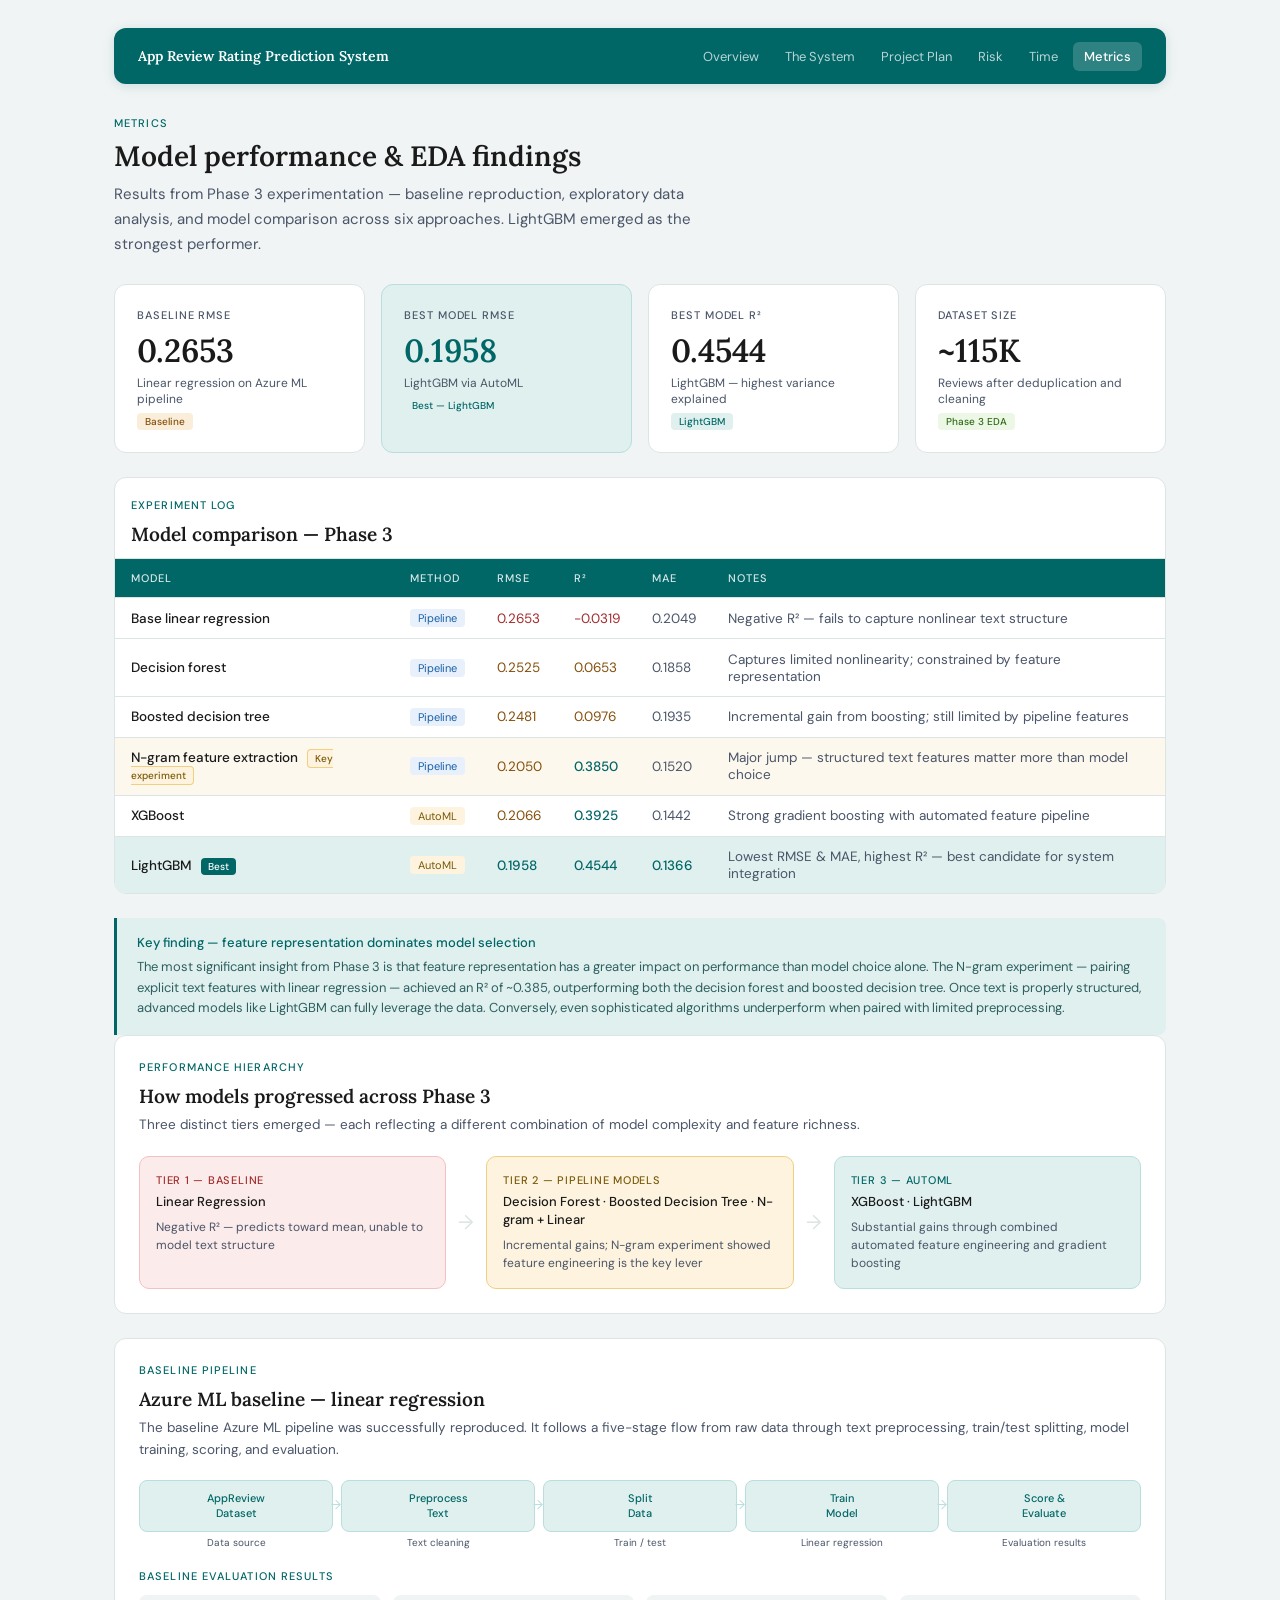
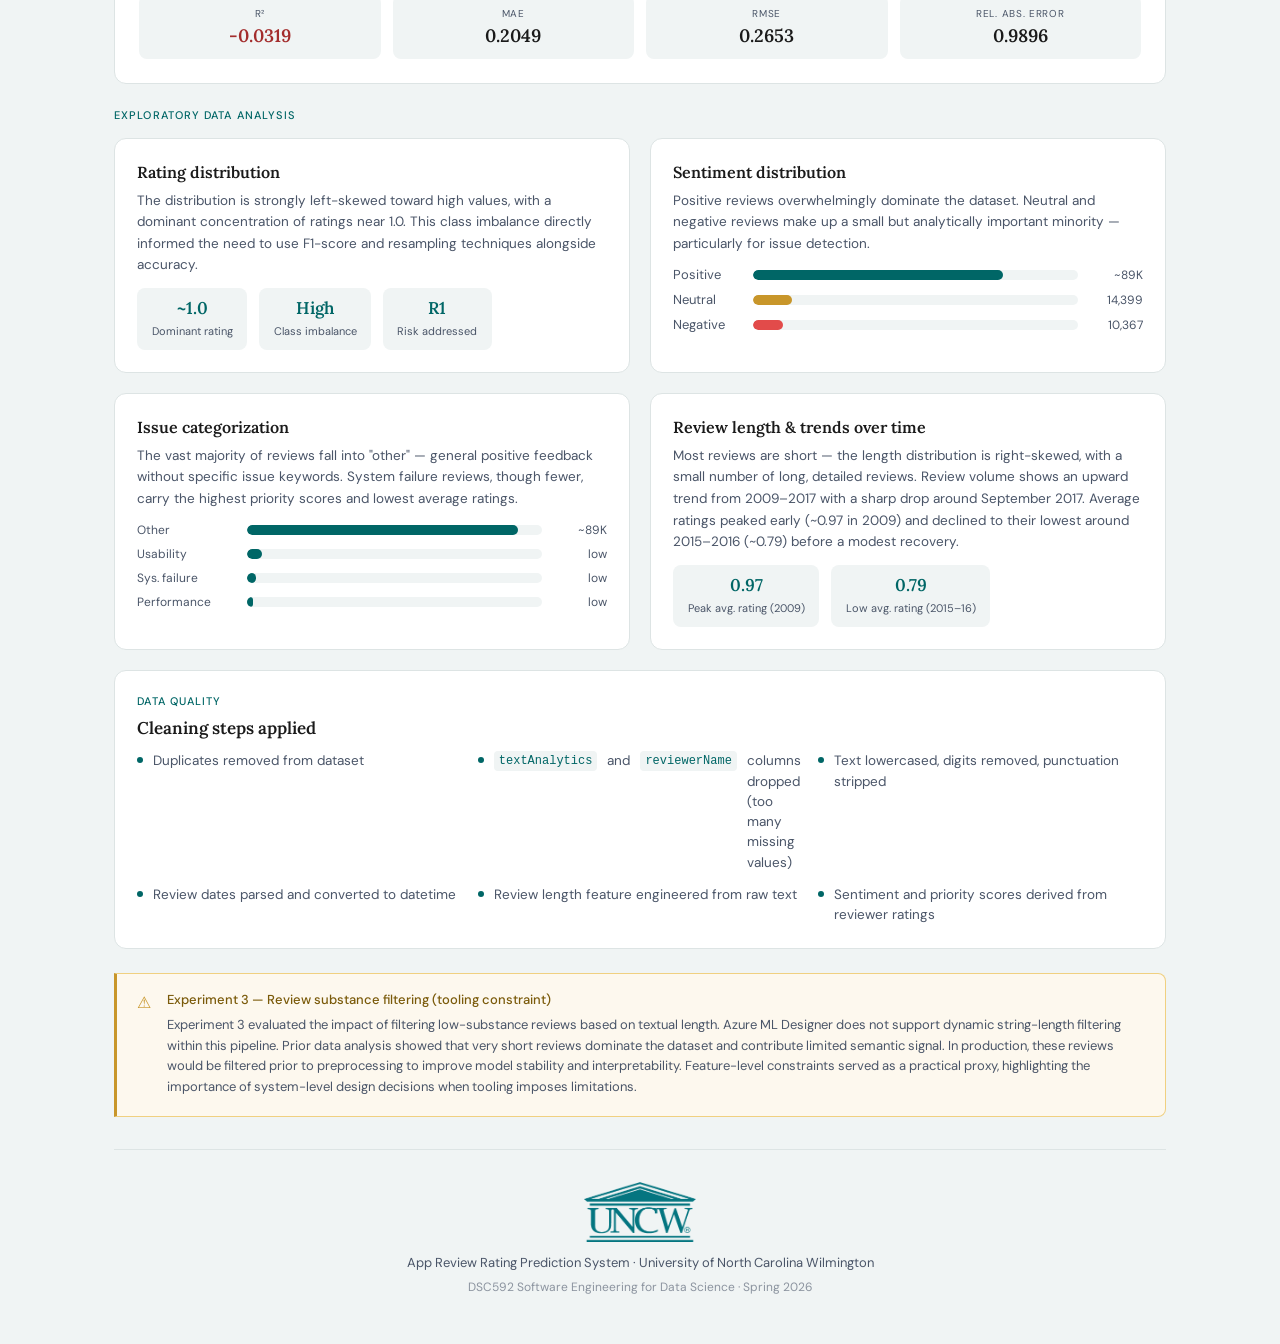
==== commit 6da13252: "time and metrics page new info added" ====
--- a/metrics.html
+++ b/metrics.html
@@ -27,7 +27,7 @@
   <div class="page-header">
     <div class="page-tag">Metrics</div>
     <h1>Model performance & EDA findings</h1>
-    <p>Results from Phase 3 experimentation — baseline reproduction, exploratory data analysis, and model comparison across five approaches. LightGBM emerged as the strongest performer.</p>
+    <p>Results from Phase 3 experimentation — baseline reproduction, exploratory data analysis, and model comparison across six approaches. LightGBM emerged as the strongest performer.</p>
   </div>
 
   <!-- HEADLINE METRIC CARDS -->
@@ -46,7 +46,7 @@
     </div>
     <div class="metric-card">
       <div class="metric-label">Best model R²</div>
-      <div class="metric-val">0.4344</div>
+      <div class="metric-val">0.4544</div>
       <div class="metric-sub">LightGBM — highest variance explained</div>
       <span class="metric-badge mb-best">LightGBM</span>
     </div>
@@ -82,7 +82,7 @@
           <td><span class="val-bad">0.2653</span></td>
           <td><span class="val-bad">-0.0319</span></td>
           <td>0.2049</td>
-          <td>Negative R² — fails to capture text structure</td>
+          <td>Negative R² — fails to capture nonlinear text structure</td>
         </tr>
         <tr>
           <td><span class="model-name">Decision forest</span></td>
@@ -90,7 +90,7 @@
           <td><span class="val-mid">0.2525</span></td>
           <td><span class="val-mid">0.0653</span></td>
           <td>0.1858</td>
-          <td>Moderate nonlinear improvement over baseline</td>
+          <td>Captures limited nonlinearity; constrained by feature representation</td>
         </tr>
         <tr>
           <td><span class="model-name">Boosted decision tree</span></td>
@@ -98,7 +98,15 @@
           <td><span class="val-mid">0.2481</span></td>
           <td><span class="val-mid">0.0976</span></td>
           <td>0.1935</td>
-          <td>Best tree-based pipeline result</td>
+          <td>Incremental gain from boosting; still limited by pipeline features</td>
+        </tr>
+        <tr class="highlight-row">
+          <td><span class="model-name">N-gram feature extraction <span class="insight-pill">Key experiment</span></span></td>
+          <td><span class="method-pill mp-pipeline">Pipeline</span></td>
+          <td><span class="val-mid">0.2050</span></td>
+          <td><span class="val-good">0.3850</span></td>
+          <td>0.1520</td>
+          <td>Major jump — structured text features matter more than model choice</td>
         </tr>
         <tr>
           <td><span class="model-name">XGBoost</span></td>
@@ -106,15 +114,15 @@
           <td><span class="val-mid">0.2066</span></td>
           <td><span class="val-good">0.3925</span></td>
           <td>0.1442</td>
-          <td>Strong gradient boosting performance</td>
+          <td>Strong gradient boosting with automated feature pipeline</td>
         </tr>
         <tr class="best-row">
           <td><span class="model-name">LightGBM <span class="best-pill">Best</span></span></td>
           <td><span class="method-pill mp-automl">AutoML</span></td>
           <td><span class="val-good">0.1958</span></td>
-          <td><span class="val-good">0.4344</span></td>
+          <td><span class="val-good">0.4544</span></td>
           <td><span class="val-good">0.1366</span></td>
-          <td>Lowest RMSE &amp; MAE, highest R² across all models</td>
+          <td>Lowest RMSE &amp; MAE, highest R² — best candidate for system integration</td>
         </tr>
       </tbody>
     </table>
@@ -122,8 +130,34 @@
 
   <!-- KEY FINDING CALLOUT -->
   <div class="callout">
-    <h4>Key finding</h4>
-    <p>Model performance improves substantially as we move from linear to tree-based to gradient-boosting methods. The base linear regression model performs the worst, with a negative R² indicating it fails to capture meaningful structure in the data. LightGBM achieves the lowest RMSE (0.1958) and MAE (0.1366) and the highest R² (0.4344) — making it the strongest model for this prediction task. Further preprocessing experimentation may improve performance further.</p>
+    <h4>Key finding — feature representation dominates model selection</h4>
+    <p>The most significant insight from Phase 3 is that feature representation has a greater impact on performance than model choice alone. The N-gram experiment — pairing explicit text features with linear regression — achieved an R² of ~0.385, outperforming both the decision forest and boosted decision tree. Once text is properly structured, advanced models like LightGBM can fully leverage the data. Conversely, even sophisticated algorithms underperform when paired with limited preprocessing.</p>
+  </div>
+
+  <!-- PERFORMANCE HIERARCHY -->
+  <div class="hierarchy-card">
+    <div class="sec-label">Performance hierarchy</div>
+    <h2>How models progressed across Phase 3</h2>
+    <p class="hierarchy-desc">Three distinct tiers emerged — each reflecting a different combination of model complexity and feature richness.</p>
+    <div class="hierarchy-tiers">
+      <div class="tier tier--low">
+        <div class="tier-label">Tier 1 — Baseline</div>
+        <div class="tier-models">Linear Regression</div>
+        <div class="tier-note">Negative R² — predicts toward mean, unable to model text structure</div>
+      </div>
+      <div class="tier-arrow">→</div>
+      <div class="tier tier--mid">
+        <div class="tier-label">Tier 2 — Pipeline models</div>
+        <div class="tier-models">Decision Forest · Boosted Decision Tree · N-gram + Linear</div>
+        <div class="tier-note">Incremental gains; N-gram experiment showed feature engineering is the key lever</div>
+      </div>
+      <div class="tier-arrow">→</div>
+      <div class="tier tier--best">
+        <div class="tier-label">Tier 3 — AutoML</div>
+        <div class="tier-models">XGBoost · LightGBM</div>
+        <div class="tier-note">Substantial gains through combined automated feature engineering and gradient boosting</div>
+      </div>
+    </div>
   </div>
 
   <!-- AZURE BASELINE PIPELINE -->
@@ -220,6 +254,15 @@
     </div>
   </div>
 
+  <!-- EXPERIMENT 3 NOTE -->
+  <div class="exp3-note">
+    <div class="exp3-icon">⚠</div>
+    <div>
+      <div class="exp3-title">Experiment 3 — Review substance filtering (tooling constraint)</div>
+      <p>Experiment 3 evaluated the impact of filtering low-substance reviews based on textual length. Azure ML Designer does not support dynamic string-length filtering within this pipeline. Prior data analysis showed that very short reviews dominate the dataset and contribute limited semantic signal. In production, these reviews would be filtered prior to preprocessing to improve model stability and interpretability. Feature-level constraints served as a practical proxy, highlighting the importance of system-level design decisions when tooling imposes limitations.</p>
+    </div>
+  </div>
+
   <footer class="foot">
     <img src="contents/logo.png" alt="UNC Wilmington" class="foot-logo">
     <p>App Review Rating Prediction System · University of North Carolina Wilmington</p>
--- a/css/shared.css
+++ b/css/shared.css
@@ -859,4 +859,81 @@
   .baseline-results { grid-template-columns: 1fr 1fr; }
   .eda-grid       { grid-template-columns: 1fr; }
   .cleaning-grid  { grid-template-columns: 1fr; }
+}
+
+
+/* ══════════════════════════════════════
+   METRICS — ADDITIONAL STYLES
+   (hierarchy card, n-gram row, exp3 note)
+══════════════════════════════════════ */
+
+/* N-gram highlight row */
+.exp-table-wrap tr.highlight-row td { background: #fdf8ee; }
+.exp-table-wrap tr.highlight-row:hover td { background: #f9f0d8; }
+.insight-pill {
+  font-size: 10px; background: var(--gold-light);
+  color: #7a5a0a; border: 0.5px solid var(--gold-mid);
+  padding: 2px 7px; border-radius: 4px;
+  margin-left: 6px; vertical-align: middle;
+}
+
+/* Performance hierarchy card */
+.hierarchy-card {
+  background: var(--surface);
+  border: 0.5px solid var(--border);
+  border-radius: 12px;
+  padding: 1.5rem;
+  margin-bottom: 1.5rem;
+}
+.hierarchy-card h2 {
+  font-family: var(--ff-d);
+  font-size: 19px; font-weight: 600; color: var(--text); margin-bottom: 0.4rem;
+}
+.hierarchy-desc { font-size: 13.5px; color: var(--muted); line-height: 1.6; margin-bottom: 1.25rem; }
+.hierarchy-tiers {
+  display: flex; align-items: stretch; gap: 0.75rem;
+}
+.tier {
+  flex: 1; border-radius: 10px; padding: 1rem;
+}
+.tier--low  { background: #fcebeb; border: 0.5px solid #f5c0c0; }
+.tier--mid  { background: var(--gold-light); border: 0.5px solid var(--gold-mid); }
+.tier--best { background: var(--teal-light); border: 0.5px solid var(--teal-mid); }
+.tier-arrow {
+  display: flex; align-items: center;
+  font-size: 20px; color: var(--border); flex-shrink: 0;
+}
+.tier-label {
+  font-size: 11px; font-weight: 500; letter-spacing: 0.07em;
+  text-transform: uppercase; margin-bottom: 0.4rem;
+}
+.tier--low  .tier-label { color: #a32d2d; }
+.tier--mid  .tier-label { color: #7a5a0a; }
+.tier--best .tier-label { color: var(--teal); }
+.tier-models {
+  font-size: 13px; font-weight: 500; color: var(--text);
+  margin-bottom: 0.4rem; line-height: 1.4;
+}
+.tier-note { font-size: 12px; color: var(--muted); line-height: 1.5; }
+
+/* Experiment 3 constraint note */
+.exp3-note {
+  display: flex; gap: 1rem; align-items: flex-start;
+  background: #fdf8ee;
+  border: 0.5px solid var(--gold-mid);
+  border-left: 3px solid var(--gold);
+  border-radius: 0 8px 8px 0;
+  padding: 1.1rem 1.25rem;
+  margin-bottom: 1.5rem;
+}
+.exp3-icon { font-size: 16px; color: var(--gold); flex-shrink: 0; margin-top: 1px; }
+.exp3-title {
+  font-size: 13px; font-weight: 500; color: #7a5a0a; margin-bottom: 0.4rem;
+}
+.exp3-note p { font-size: 13px; color: var(--muted); line-height: 1.6; }
+
+/* Responsive */
+@media (max-width: 768px) {
+  .hierarchy-tiers { flex-direction: column; }
+  .tier-arrow { transform: rotate(90deg); justify-content: center; }
 }
